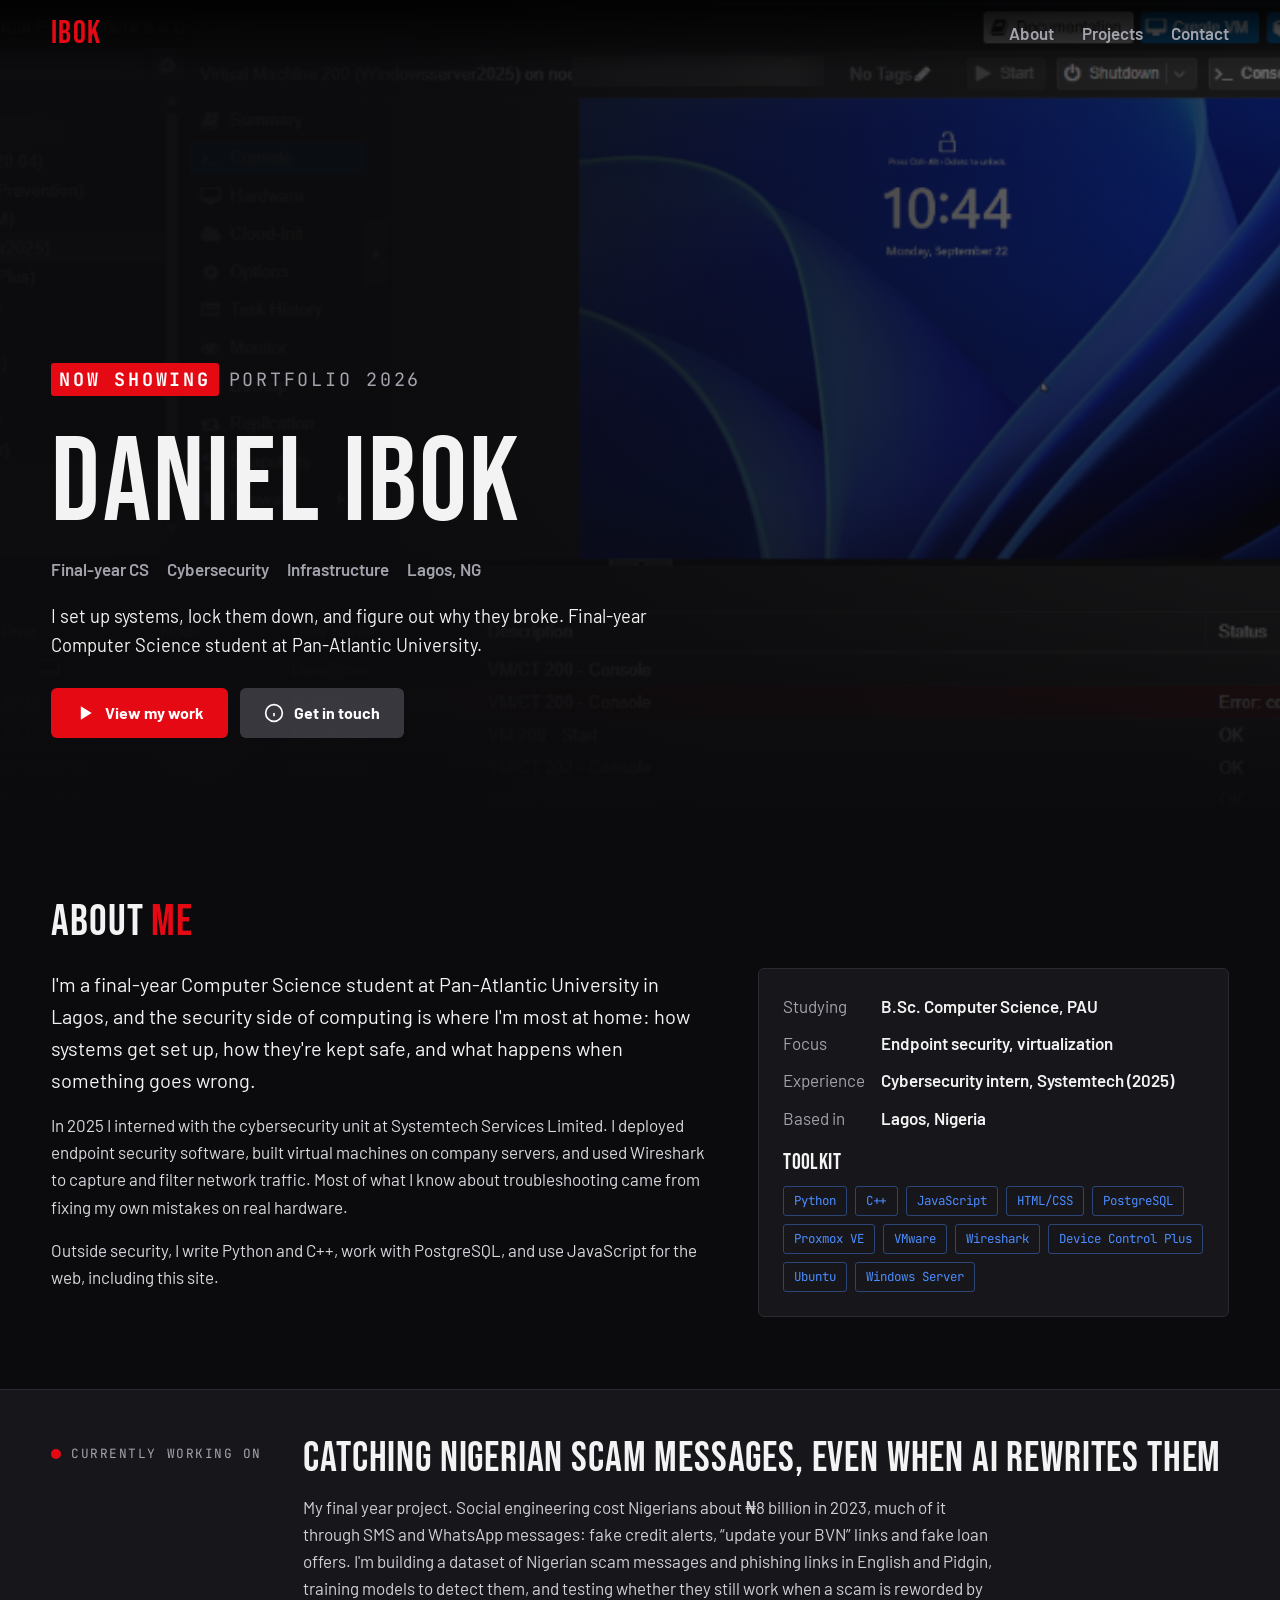
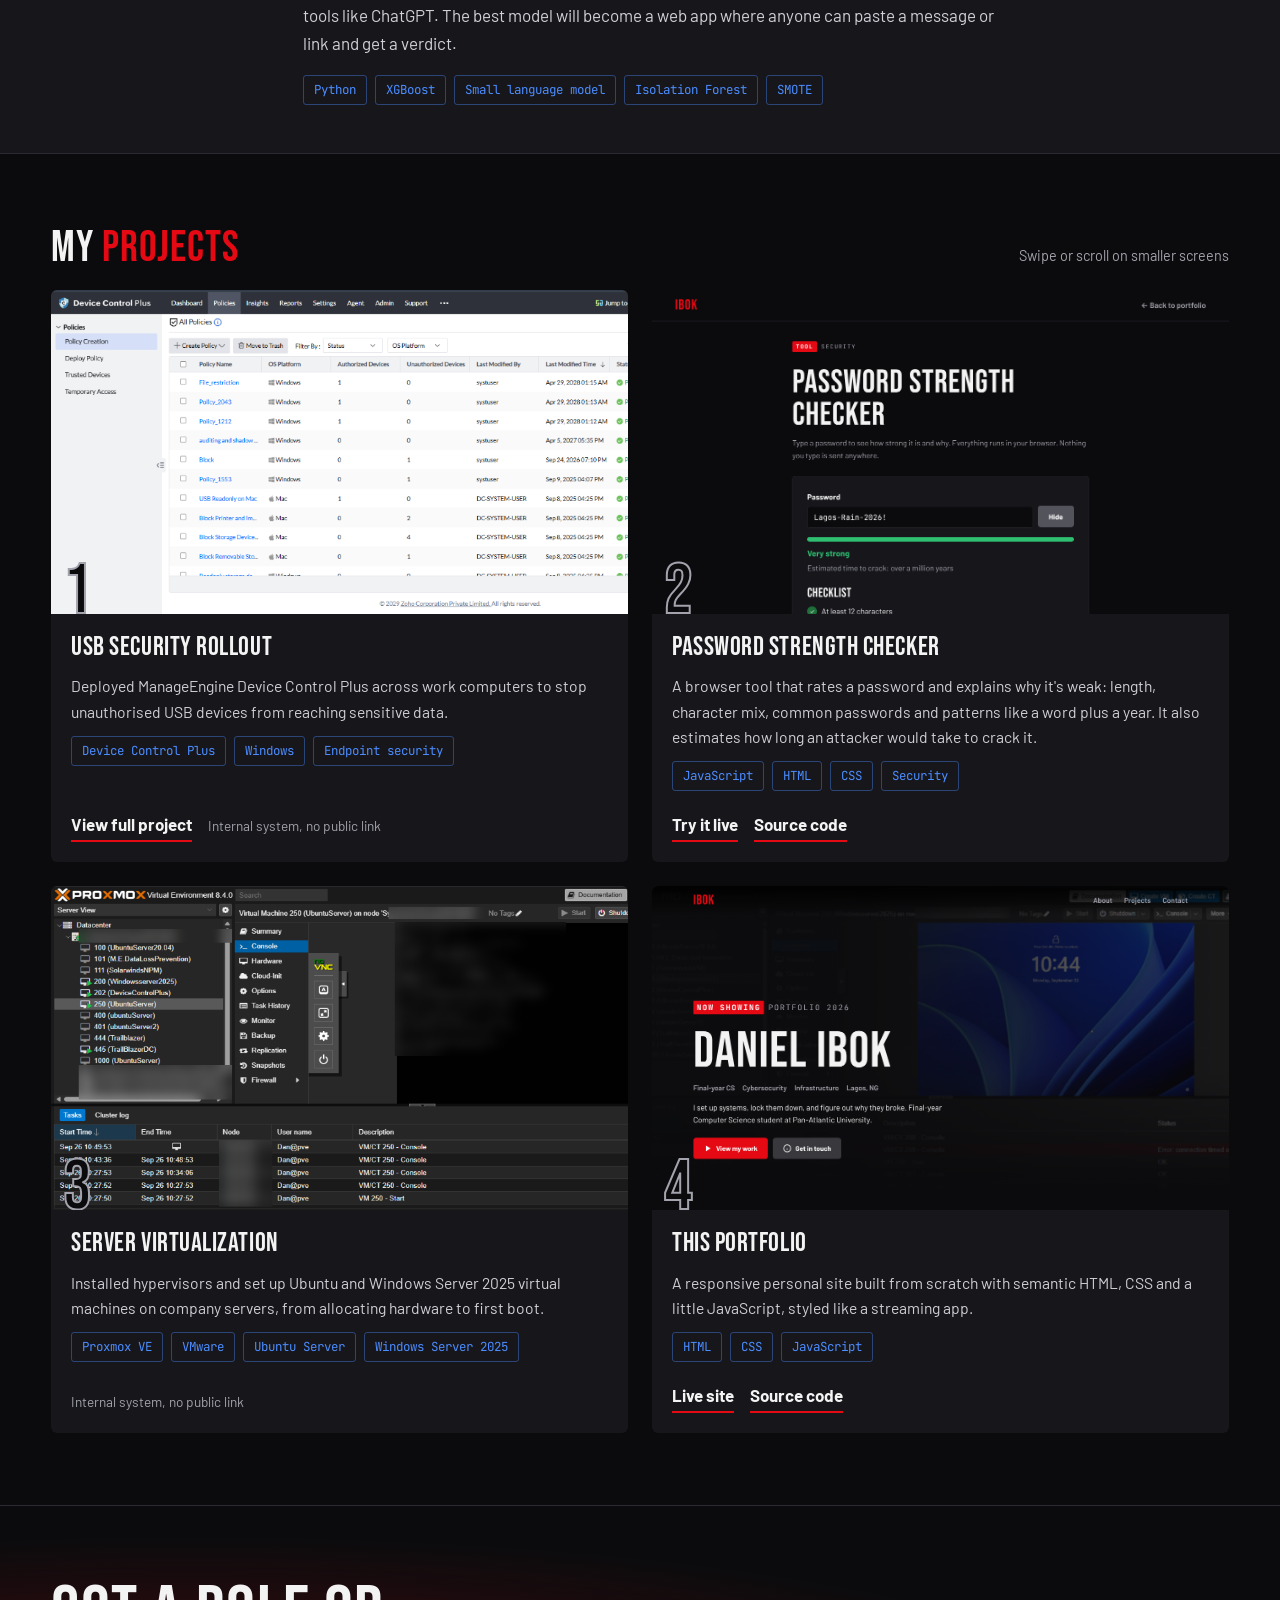
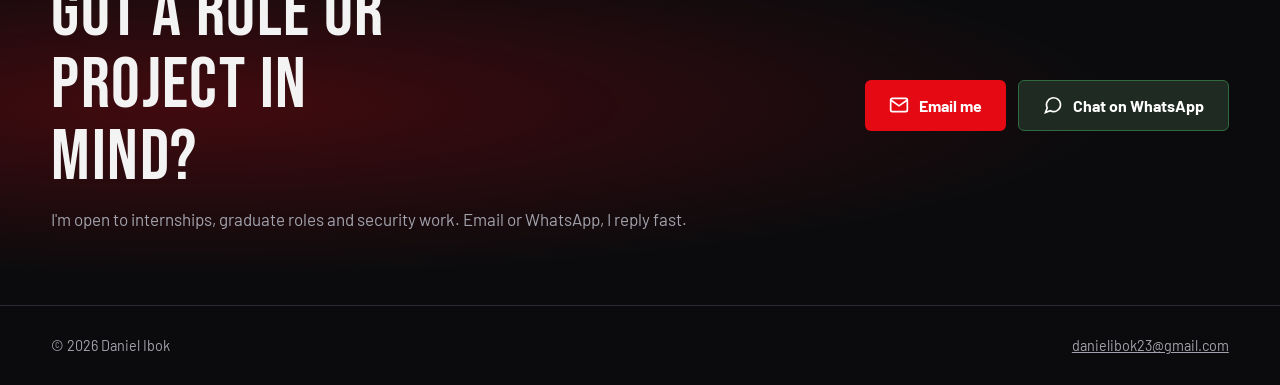
==== index.html @ 414d63ab "Portfolio website: home page, project details page, password checker" ====
<!DOCTYPE html>
<html lang="en">
<head>
  <meta charset="UTF-8">
  <meta name="viewport" content="width=device-width, initial-scale=1.0">
  <title>Daniel Ibok | Cybersecurity &amp; Infrastructure</title>
  <meta name="description" content="Portfolio of Daniel Ibok, final-year Computer Science student at Pan-Atlantic University focused on cybersecurity and IT infrastructure.">
  <link rel="preconnect" href="https://fonts.googleapis.com">
  <link rel="preconnect" href="https://fonts.gstatic.com" crossorigin>
  <link href="https://fonts.googleapis.com/css2?family=Barlow:wght@400;600;700&family=Bebas+Neue&family=JetBrains+Mono:wght@400;700&display=swap" rel="stylesheet">
  <link rel="stylesheet" href="css/style.css">
</head>
<body>
  <a class="skip-link" href="#main">Skip to content</a>

  <header class="site-header">
    <nav class="nav container" aria-label="Main">
      <a class="logo" href="index.html">IBOK</a>
      <button class="nav-toggle" aria-label="Open menu" aria-expanded="false" aria-controls="nav-links">
        <svg viewBox="0 0 24 24" fill="none" stroke="currentColor" stroke-width="2"><path d="M3 6h18M3 12h18M3 18h18"/></svg>
      </button>
      <ul class="nav-links" id="nav-links">
        <li><a href="#about">About</a></li>
        <li><a href="#projects">Projects</a></li>
        <li><a href="#contact">Contact</a></li>
      </ul>
    </nav>
  </header>

  <main id="main">
    <!-- Hero banner -->
    <section class="hero">
      <div class="container">
        <div class="hero-content">
          <p class="hero-label"><span class="badge">Now showing</span> Portfolio 2026</p>
          <h1>Daniel Ibok</h1>
          <div class="meta">
            <span>Final-year CS</span>
            <span>Cybersecurity</span>
            <span>Infrastructure</span>
            <span>Lagos, NG</span>
          </div>
          <p>I set up systems, lock them down, and figure out why they broke. Final-year Computer Science student at Pan-Atlantic University.</p>
          <div class="hero-actions">
            <a class="btn btn-primary" href="#projects">
              <svg viewBox="0 0 24 24" fill="currentColor"><path d="M7 4v16l13-8z"/></svg>
              View my work
            </a>
            <a class="btn btn-secondary" href="#contact">
              <svg viewBox="0 0 24 24" fill="none" stroke="currentColor" stroke-width="2"><circle cx="12" cy="12" r="10"/><path d="M12 16v-4M12 8h.01"/></svg>
              Get in touch
            </a>
          </div>
        </div>
      </div>
    </section>

    <!-- About me -->
    <section class="section" id="about">
      <div class="container">
        <h2 class="section-title">About <span>me</span></h2>
        <div class="about-grid">
          <div class="about-text">
            <p>I'm a final-year Computer Science student at Pan-Atlantic University in Lagos, and the security side of computing is where I'm most at home: how systems get set up, how they're kept safe, and what happens when something goes wrong.</p>
            <p>In 2025 I interned with the cybersecurity unit at Systemtech Services Limited. I deployed endpoint security software, built virtual machines on company servers, and used Wireshark to capture and filter network traffic. Most of what I know about troubleshooting came from fixing my own mistakes on real hardware.</p>
            <p>Outside security, I write Python and C++, work with PostgreSQL, and use JavaScript for the web, including this site.</p>
          </div>
          <aside class="info-card">
            <dl>
              <dt>Studying</dt><dd>B.Sc. Computer Science, PAU</dd>
              <dt>Focus</dt><dd>Endpoint security, virtualization</dd>
              <dt>Experience</dt><dd>Cybersecurity intern, Systemtech (2025)</dd>
              <dt>Based in</dt><dd>Lagos, Nigeria</dd>
            </dl>
            <h3>Toolkit</h3>
            <ul class="tags">
              <li>Python</li>
              <li>C++</li>
              <li>JavaScript</li>
              <li>HTML/CSS</li>
              <li>PostgreSQL</li>
              <li>Proxmox VE</li>
              <li>VMware</li>
              <li>Wireshark</li>
              <li>Device Control Plus</li>
              <li>Ubuntu</li>
              <li>Windows Server</li>
            </ul>
          </aside>
        </div>
      </div>
    </section>

    <!-- Currently working on -->
    <section class="now" aria-labelledby="now-title">
      <div class="container now-inner">
        <div class="now-label">
          <span class="live-dot" aria-hidden="true"></span>
          <span>Currently working on</span>
        </div>
        <div class="now-body">
          <h2 id="now-title">Catching Nigerian scam messages, even when AI rewrites them</h2>
          <p>My final year project. Social engineering cost Nigerians about &#8358;8 billion in 2023, much of it through SMS and WhatsApp messages: fake credit alerts, &ldquo;update your BVN&rdquo; links and fake loan offers. I'm building a dataset of Nigerian scam messages and phishing links in English and Pidgin, training models to detect them, and testing whether they still work when a scam is reworded by tools like ChatGPT. The best model will become a web app where anyone can paste a message or link and get a verdict.</p>
          <ul class="tags">
            <li>Python</li>
            <li>XGBoost</li>
            <li>Small language model</li>
            <li>Isolation Forest</li>
            <li>SMOTE</li>
          </ul>
        </div>
      </div>
    </section>

    <!-- Projects -->
    <section class="section" id="projects">
      <div class="container">
        <div class="row-header">
          <h2 class="section-title">My <span>projects</span></h2>
          <span class="row-hint">Swipe or scroll on smaller screens</span>
        </div>

        <div class="project-row">
          <article class="project-card">
            <div class="thumb">
              <img src="images/dcp-policy-list.png" alt="Device Control Plus dashboard listing USB access policies" loading="lazy">
              <span class="number" aria-hidden="true">1</span>
            </div>
            <div class="project-body">
              <h3>USB Security Rollout</h3>
              <p>Deployed ManageEngine Device Control Plus across work computers to stop unauthorised USB devices from reaching sensitive data.</p>
              <ul class="tags">
                <li>Device Control Plus</li>
                <li>Windows</li>
                <li>Endpoint security</li>
              </ul>
              <div class="project-links">
                <a href="project.html">View full project</a>
                <span class="note">Internal system, no public link</span>
              </div>
            </div>
          </article>

          <article class="project-card">
            <div class="thumb">
              <img src="images/password-checker.png" alt="Password strength checker rating a password as very strong" loading="lazy">
              <span class="number" aria-hidden="true">2</span>
            </div>
            <div class="project-body">
              <h3>Password Strength Checker</h3>
              <p>A browser tool that rates a password and explains why it's weak: length, character mix, common passwords and patterns like a word plus a year. It also estimates how long an attacker would take to crack it.</p>
              <ul class="tags">
                <li>JavaScript</li>
                <li>HTML</li>
                <li>CSS</li>
                <li>Security</li>
              </ul>
              <div class="project-links">
                <a href="password-checker/index.html">Try it live</a>
                <a href="https://github.com/danielibok/portfolio/tree/main/password-checker" target="_blank" rel="noopener">Source code</a>
              </div>
            </div>
          </article>

          <article class="project-card">
            <div class="thumb">
              <img src="images/proxmox-ubuntu-vm.png" alt="Proxmox VE showing an Ubuntu Server virtual machine console" loading="lazy">
              <span class="number" aria-hidden="true">3</span>
            </div>
            <div class="project-body">
              <h3>Server Virtualization</h3>
              <p>Installed hypervisors and set up Ubuntu and Windows Server 2025 virtual machines on company servers, from allocating hardware to first boot.</p>
              <ul class="tags">
                <li>Proxmox VE</li>
                <li>VMware</li>
                <li>Ubuntu Server</li>
                <li>Windows Server 2025</li>
              </ul>
              <div class="project-links">
                <span class="note">Internal system, no public link</span>
              </div>
            </div>
          </article>

          <article class="project-card">
            <div class="thumb">
              <img src="images/portfolio-preview.png" alt="Home page of this portfolio website" loading="lazy">
              <span class="number" aria-hidden="true">4</span>
            </div>
            <div class="project-body">
              <h3>This Portfolio</h3>
              <p>A responsive personal site built from scratch with semantic HTML, CSS and a little JavaScript, styled like a streaming app.</p>
              <ul class="tags">
                <li>HTML</li>
                <li>CSS</li>
                <li>JavaScript</li>
              </ul>
              <div class="project-links">
                <a href="index.html">Live site</a>
                <a href="https://github.com/danielibok/portfolio" target="_blank" rel="noopener">Source code</a>
              </div>
            </div>
          </article>
        </div>
      </div>
    </section>

    <!-- Call to action -->
    <section class="section cta" id="contact">
      <div class="container cta-inner">
        <div>
          <h2>Got a role or project in mind?</h2>
          <p>I'm open to internships, graduate roles and security work. Email or WhatsApp, I reply fast.</p>
        </div>
        <div class="cta-actions">
          <a class="btn btn-primary" href="mailto:danielibok23@gmail.com?subject=Hello%20Daniel">
            <svg viewBox="0 0 24 24" fill="none" stroke="currentColor" stroke-width="2"><rect x="2" y="4" width="20" height="16" rx="2"/><path d="m22 6-10 7L2 6"/></svg>
            Email me
          </a>
          <a class="btn btn-whatsapp" href="https://wa.me/2348130529131" target="_blank" rel="noopener">
            <svg viewBox="0 0 24 24" fill="none" stroke="currentColor" stroke-width="2"><path d="M21 11.5a8.4 8.4 0 0 1-12.4 7.4L3 21l2.1-5.5A8.4 8.4 0 1 1 21 11.5z"/></svg>
            Chat on WhatsApp
          </a>
        </div>
      </div>
    </section>
  </main>

  <footer class="site-footer">
    <div class="container footer-inner">
      <span>&copy; 2026 Daniel Ibok</span>
      <span><a href="mailto:danielibok23@gmail.com">danielibok23@gmail.com</a></span>
    </div>
  </footer>

  <script src="js/main.js"></script>
</body>
</html>
---- css/style.css ----
/* ==========================================================
   Daniel Ibok - Portfolio
   Shared styles for index.html and project.html
   ========================================================== */

/* ---------- Design tokens ---------- */
:root {
  --bg: #0b0b0d;
  --surface: #16161b;
  --surface-2: #202027;
  --text: #f3f3f3;
  --muted: #a3a3ad;
  --red: #e50914;
  --red-dark: #b20710;
  --blue: #4c8dff;
  --border: #2a2a32;

  --font-display: "Bebas Neue", Impact, sans-serif;
  --font-body: "Barlow", system-ui, sans-serif;
  --font-mono: "JetBrains Mono", Consolas, monospace;

  --radius: 6px;
  --gutter: clamp(16px, 4vw, 56px);
  --max: 1280px;
}

/* ---------- Base ---------- */
*,
*::before,
*::after {
  box-sizing: border-box;
}

html {
  scroll-behavior: smooth;
}

body {
  margin: 0;
  background: var(--bg);
  color: var(--text);
  font-family: var(--font-body);
  font-size: 1.0625rem;
  line-height: 1.6;
  overflow-x: hidden;
}

img {
  max-width: 100%;
  display: block;
}

a {
  color: inherit;
}

h1,
h2,
h3 {
  font-family: var(--font-display);
  font-weight: 400;
  letter-spacing: 0.02em;
  line-height: 1;
  margin: 0;
}

.container {
  width: 100%;
  max-width: var(--max);
  margin: 0 auto;
  padding: 0 var(--gutter);
}

.section {
  padding: 72px 0;
}

.section-title {
  font-size: clamp(2rem, 4vw, 2.75rem);
  margin-bottom: 24px;
}

.section-title span {
  color: var(--red);
}

.skip-link {
  position: absolute;
  left: -999px;
  top: 8px;
  background: var(--red);
  padding: 8px 12px;
  z-index: 100;
}

.skip-link:focus {
  left: 8px;
}

:focus-visible {
  outline: 2px solid var(--blue);
  outline-offset: 3px;
}

/* ---------- Buttons ---------- */
.btn {
  display: inline-flex;
  align-items: center;
  gap: 10px;
  padding: 12px 24px;
  border-radius: var(--radius);
  font-family: var(--font-body);
  font-weight: 700;
  font-size: 1rem;
  text-decoration: none;
  border: 0;
  cursor: pointer;
  transition: background 0.2s, transform 0.2s;
}

.btn:hover {
  transform: translateY(-2px);
}

.btn-primary {
  background: var(--red);
  color: #fff;
}

.btn-primary:hover {
  background: var(--red-dark);
}

.btn-secondary {
  background: rgba(110, 110, 120, 0.45);
  color: #fff;
}

.btn-secondary:hover {
  background: rgba(110, 110, 120, 0.7);
}

.btn svg {
  width: 20px;
  height: 20px;
  flex-shrink: 0;
}

/* ---------- Header / nav ---------- */
.site-header {
  position: fixed;
  inset: 0 0 auto 0;
  z-index: 50;
  background: linear-gradient(to bottom, rgba(0, 0, 0, 0.85), transparent);
  transition: background 0.3s;
}

.site-header.scrolled {
  background: var(--bg);
  border-bottom: 1px solid var(--border);
}

.nav {
  display: flex;
  align-items: center;
  justify-content: space-between;
  height: 68px;
}

.logo {
  font-family: var(--font-display);
  font-size: 2rem;
  color: var(--red);
  text-decoration: none;
  letter-spacing: 0.04em;
}

.nav-links {
  display: flex;
  gap: 28px;
  list-style: none;
  margin: 0;
  padding: 0;
}

.nav-links a {
  text-decoration: none;
  color: var(--muted);
  font-weight: 600;
  transition: color 0.2s;
}

.nav-links a:hover,
.nav-links a.active {
  color: var(--text);
}

.nav-toggle {
  display: none;
  background: none;
  border: 0;
  color: var(--text);
  cursor: pointer;
  padding: 8px;
}

.nav-toggle svg {
  width: 28px;
  height: 28px;
}

/* ---------- Hero (home) ---------- */
.hero {
  position: relative;
  min-height: 92vh;
  display: flex;
  align-items: flex-end;
  padding: 120px 0 90px;
  background: url("../images/proxmox-windows-server-vm.png") center / cover no-repeat;
}

.hero::before {
  content: "";
  position: absolute;
  inset: 0;
  background:
    linear-gradient(to right, rgba(11, 11, 13, 0.97) 30%, rgba(11, 11, 13, 0.55) 100%),
    linear-gradient(to top, var(--bg) 2%, transparent 40%);
}

.hero-content {
  position: relative;
  max-width: 640px;
}

.hero-label {
  display: inline-flex;
  align-items: center;
  gap: 10px;
  font-family: var(--font-mono);
  font-size: 0.8rem;
  letter-spacing: 0.15em;
  text-transform: uppercase;
  color: var(--muted);
  margin-bottom: 16px;
}

.hero-label .badge {
  background: var(--red);
  color: #fff;
  padding: 2px 8px;
  border-radius: 3px;
  font-weight: 700;
}

.hero h1 {
  font-size: clamp(3.5rem, 11vw, 7.5rem);
  margin-bottom: 12px;
}

.meta {
  display: flex;
  flex-wrap: wrap;
  gap: 8px 18px;
  color: var(--muted);
  font-weight: 600;
  margin-bottom: 18px;
}

.meta .match {
  color: #46d369;
}

.hero p {
  font-size: 1.15rem;
  margin: 0 0 28px;
}

.hero-actions {
  display: flex;
  flex-wrap: wrap;
  gap: 12px;
}

/* ---------- About ---------- */
.about-grid {
  display: grid;
  grid-template-columns: 1.4fr 1fr;
  gap: 48px;
  align-items: start;
}

.about-text p {
  margin: 0 0 16px;
  color: #d8d8de;
}

.about-text p:first-child {
  font-size: 1.25rem;
  color: var(--text);
}

.info-card {
  background: var(--surface);
  border: 1px solid var(--border);
  border-radius: var(--radius);
  padding: 24px;
}

.info-card dl {
  margin: 0 0 20px;
  display: grid;
  grid-template-columns: auto 1fr;
  gap: 10px 16px;
}

.info-card dt {
  color: var(--muted);
}

.info-card dd {
  margin: 0;
  font-weight: 600;
}

.info-card h3 {
  font-size: 1.4rem;
  margin-bottom: 12px;
}

.tags {
  display: flex;
  flex-wrap: wrap;
  gap: 8px;
  list-style: none;
  margin: 0;
  padding: 0;
}

.tags li {
  font-family: var(--font-mono);
  font-size: 0.78rem;
  padding: 4px 10px;
  border: 1px solid rgba(76, 141, 255, 0.4);
  color: var(--blue);
  border-radius: 3px;
}

/* ---------- Project row ---------- */
.row-header {
  display: flex;
  align-items: baseline;
  justify-content: space-between;
  gap: 16px;
  margin-bottom: 20px;
}

.row-header .section-title {
  margin: 0;
}

.row-hint {
  color: var(--muted);
  font-size: 0.9rem;
}

.project-row {
  display: grid;
  grid-template-columns: repeat(2, 1fr);
  gap: 24px;
}

.project-card {
  position: relative;
  background: var(--surface);
  border-radius: var(--radius);
  overflow: hidden;
  display: flex;
  flex-direction: column;
  transition: transform 0.3s, box-shadow 0.3s;
}

.project-card:hover {
  transform: scale(1.03);
  box-shadow: 0 16px 40px rgba(0, 0, 0, 0.6);
  z-index: 2;
}

.project-card .thumb {
  position: relative;
  aspect-ratio: 16 / 9;
  overflow: hidden;
}

.project-card .thumb img {
  width: 100%;
  height: 100%;
  object-fit: cover;
  object-position: top left;
}

.project-card .number {
  position: absolute;
  left: 12px;
  bottom: -14px;
  font-family: var(--font-display);
  font-size: 4.5rem;
  color: var(--bg);
  -webkit-text-stroke: 2px var(--muted);
  line-height: 1;
}

.project-body {
  padding: 20px;
  display: flex;
  flex-direction: column;
  gap: 12px;
  flex: 1;
}

.project-body h3 {
  font-size: 1.7rem;
}

.project-body p {
  margin: 0;
  color: #cfcfd6;
  font-size: 0.98rem;
}

.project-links {
  margin-top: auto;
  padding-top: 8px;
  display: flex;
  flex-wrap: wrap;
  gap: 10px 16px;
  align-items: center;
}

.project-links a {
  font-weight: 700;
  text-decoration: none;
  color: var(--text);
  border-bottom: 2px solid var(--red);
  padding-bottom: 2px;
}

.project-links .note {
  color: var(--muted);
  font-size: 0.85rem;
}

/* ---------- Contact / CTA ---------- */
.cta {
  border-top: 1px solid var(--border);
  background:
    radial-gradient(ellipse at 15% 50%, rgba(229, 9, 20, 0.25), transparent 60%),
    var(--bg);
}

.cta-inner {
  display: flex;
  flex-wrap: wrap;
  align-items: center;
  justify-content: space-between;
  gap: 32px;
}

.cta h2 {
  font-size: clamp(2.5rem, 6vw, 4.5rem);
  max-width: 14ch;
}

.cta p {
  color: var(--muted);
  margin: 12px 0 0;
}

.cta-actions {
  display: flex;
  flex-wrap: wrap;
  gap: 12px;
}

.btn-whatsapp {
  background: #1f2a22;
  color: #fff;
  border: 1px solid #2f6b3f;
}

.btn-whatsapp:hover {
  background: #26372b;
}

/* ---------- Footer ---------- */
.site-footer {
  border-top: 1px solid var(--border);
  padding: 28px 0;
  color: var(--muted);
  font-size: 0.9rem;
}

.footer-inner {
  display: flex;
  flex-wrap: wrap;
  justify-content: space-between;
  gap: 12px;
}

.site-footer a {
  color: var(--muted);
}

/* ---------- Project details page ---------- */
.detail-hero {
  position: relative;
  min-height: 70vh;
  display: flex;
  align-items: flex-end;
  padding: 120px 0 60px;
  background: url("../images/dcp-policy-list.png") top center / cover no-repeat;
}

.detail-hero::before {
  content: "";
  position: absolute;
  inset: 0;
  background:
    linear-gradient(to right, rgba(11, 11, 13, 0.97) 35%, rgba(11, 11, 13, 0.7) 100%),
    linear-gradient(to top, var(--bg) 5%, transparent 50%);
}

.detail-hero .hero-content {
  max-width: 760px;
}

.detail-hero h1 {
  font-size: clamp(2.8rem, 8vw, 5.5rem);
  margin-bottom: 14px;
}

.detail-hero p {
  font-size: 1.1rem;
  margin: 0 0 24px;
}

.back-link {
  display: inline-flex;
  align-items: center;
  gap: 6px;
  color: var(--muted);
  text-decoration: none;
  font-weight: 600;
  margin-bottom: 24px;
}

.back-link:hover {
  color: var(--text);
}

.detail-layout {
  display: grid;
  grid-template-columns: 2fr 1fr;
  gap: 56px;
}

.detail-block {
  margin-bottom: 48px;
}

.detail-block h2 {
  font-size: 2.2rem;
  margin-bottom: 16px;
}

.detail-block p {
  margin: 0 0 14px;
  color: #d8d8de;
}

/* Features styled like an episode list */
.episodes {
  list-style: none;
  margin: 0;
  padding: 0;
  counter-reset: ep;
}

.episodes li {
  counter-increment: ep;
  display: grid;
  grid-template-columns: 56px 1fr;
  gap: 16px;
  padding: 20px 0;
  border-bottom: 1px solid var(--border);
}

.episodes li::before {
  content: counter(ep);
  font-family: var(--font-display);
  font-size: 2.6rem;
  color: var(--muted);
  line-height: 1;
}

.episodes h3 {
  font-family: var(--font-body);
  font-weight: 700;
  font-size: 1.1rem;
  letter-spacing: 0;
  margin-bottom: 4px;
}

.episodes p {
  margin: 0;
  color: var(--muted);
}

.gallery {
  display: grid;
  gap: 20px;
}

.gallery figure {
  margin: 0;
  background: var(--surface);
  border-radius: var(--radius);
  overflow: hidden;
}

.gallery button {
  display: block;
  width: 100%;
  padding: 0;
  border: 0;
  background: none;
  cursor: zoom-in;
}

.gallery figcaption {
  padding: 12px 16px;
  color: var(--muted);
  font-size: 0.9rem;
}

.sidebar {
  position: sticky;
  top: 96px;
  align-self: start;
}

.sidebar .info-card + .info-card {
  margin-top: 20px;
}

/* Lightbox for screenshots */
.lightbox {
  position: fixed;
  inset: 0;
  z-index: 100;
  background: rgba(0, 0, 0, 0.92);
  display: none;
  align-items: center;
  justify-content: center;
  padding: 24px;
}

.lightbox.open {
  display: flex;
}

.lightbox img {
  max-height: 90vh;
  border-radius: var(--radius);
}

.lightbox-close {
  position: absolute;
  top: 16px;
  right: 20px;
  background: none;
  border: 0;
  color: #fff;
  font-size: 2.5rem;
  cursor: pointer;
  line-height: 1;
}

/* ---------- Currently working on ---------- */
.now {
  background: var(--surface);
  border-top: 1px solid var(--border);
  border-bottom: 1px solid var(--border);
  padding: 48px 0;
}

.now-inner {
  display: grid;
  grid-template-columns: 220px 1fr;
  gap: 32px;
}

.now-label {
  display: flex;
  align-items: center;
  gap: 10px;
  font-family: var(--font-mono);
  font-size: 0.8rem;
  letter-spacing: 0.12em;
  text-transform: uppercase;
  color: var(--muted);
  align-self: start;
  padding-top: 6px;
}

.live-dot {
  width: 10px;
  height: 10px;
  border-radius: 50%;
  background: var(--red);
  flex-shrink: 0;
  animation: pulse 1.6s infinite;
}

@keyframes pulse {
  0% { box-shadow: 0 0 0 0 rgba(229, 9, 20, 0.6); }
  70% { box-shadow: 0 0 0 10px rgba(229, 9, 20, 0); }
  100% { box-shadow: 0 0 0 0 rgba(229, 9, 20, 0); }
}

.now-body h2 {
  font-size: clamp(1.8rem, 4vw, 2.6rem);
  margin-bottom: 14px;
}

.now-body p {
  color: #d0d0d7;
  margin: 0 0 18px;
  max-width: 70ch;
}

@media (prefers-reduced-motion: reduce) {
  .live-dot { animation: none; }
}

@media (max-width: 680px) {
  .now-inner {
    grid-template-columns: 1fr;
    gap: 12px;
  }
}

/* ---------- Responsive: tablet ---------- */
@media (max-width: 960px) {
  .about-grid,
  .detail-layout {
    grid-template-columns: 1fr;
    gap: 32px;
  }

  .sidebar {
    position: static;
  }

  /* Projects become a horizontal swipe row, like a streaming app */
  .project-row {
    display: flex;
    overflow-x: auto;
    scroll-snap-type: x mandatory;
    padding-bottom: 12px;
    margin-right: calc(var(--gutter) * -1);
    padding-right: var(--gutter);
  }

  .project-card {
    flex: 0 0 min(340px, 78vw);
    scroll-snap-align: start;
  }

  .project-card:hover {
    transform: none;
  }
}

/* ---------- Responsive: mobile ---------- */
@media (max-width: 680px) {
  .nav-toggle {
    display: block;
  }

  .nav-links {
    position: absolute;
    top: 68px;
    left: 0;
    right: 0;
    flex-direction: column;
    gap: 0;
    background: var(--bg);
    border-bottom: 1px solid var(--border);
    display: none;
  }

  .nav-links.open {
    display: flex;
  }

  .nav-links a {
    display: block;
    padding: 16px var(--gutter);
  }

  .hero {
    min-height: 88vh;
    background-position: 70% center;
  }

  .hero::before {
    background: linear-gradient(to top, var(--bg) 25%, rgba(11, 11, 13, 0.75) 100%);
  }

  .section {
    padding: 56px 0;
  }

  .row-header {
    flex-direction: column;
    gap: 4px;
  }

  .btn {
    flex: 1 1 auto;
    justify-content: center;
  }

  .cta-actions {
    width: 100%;
  }
}
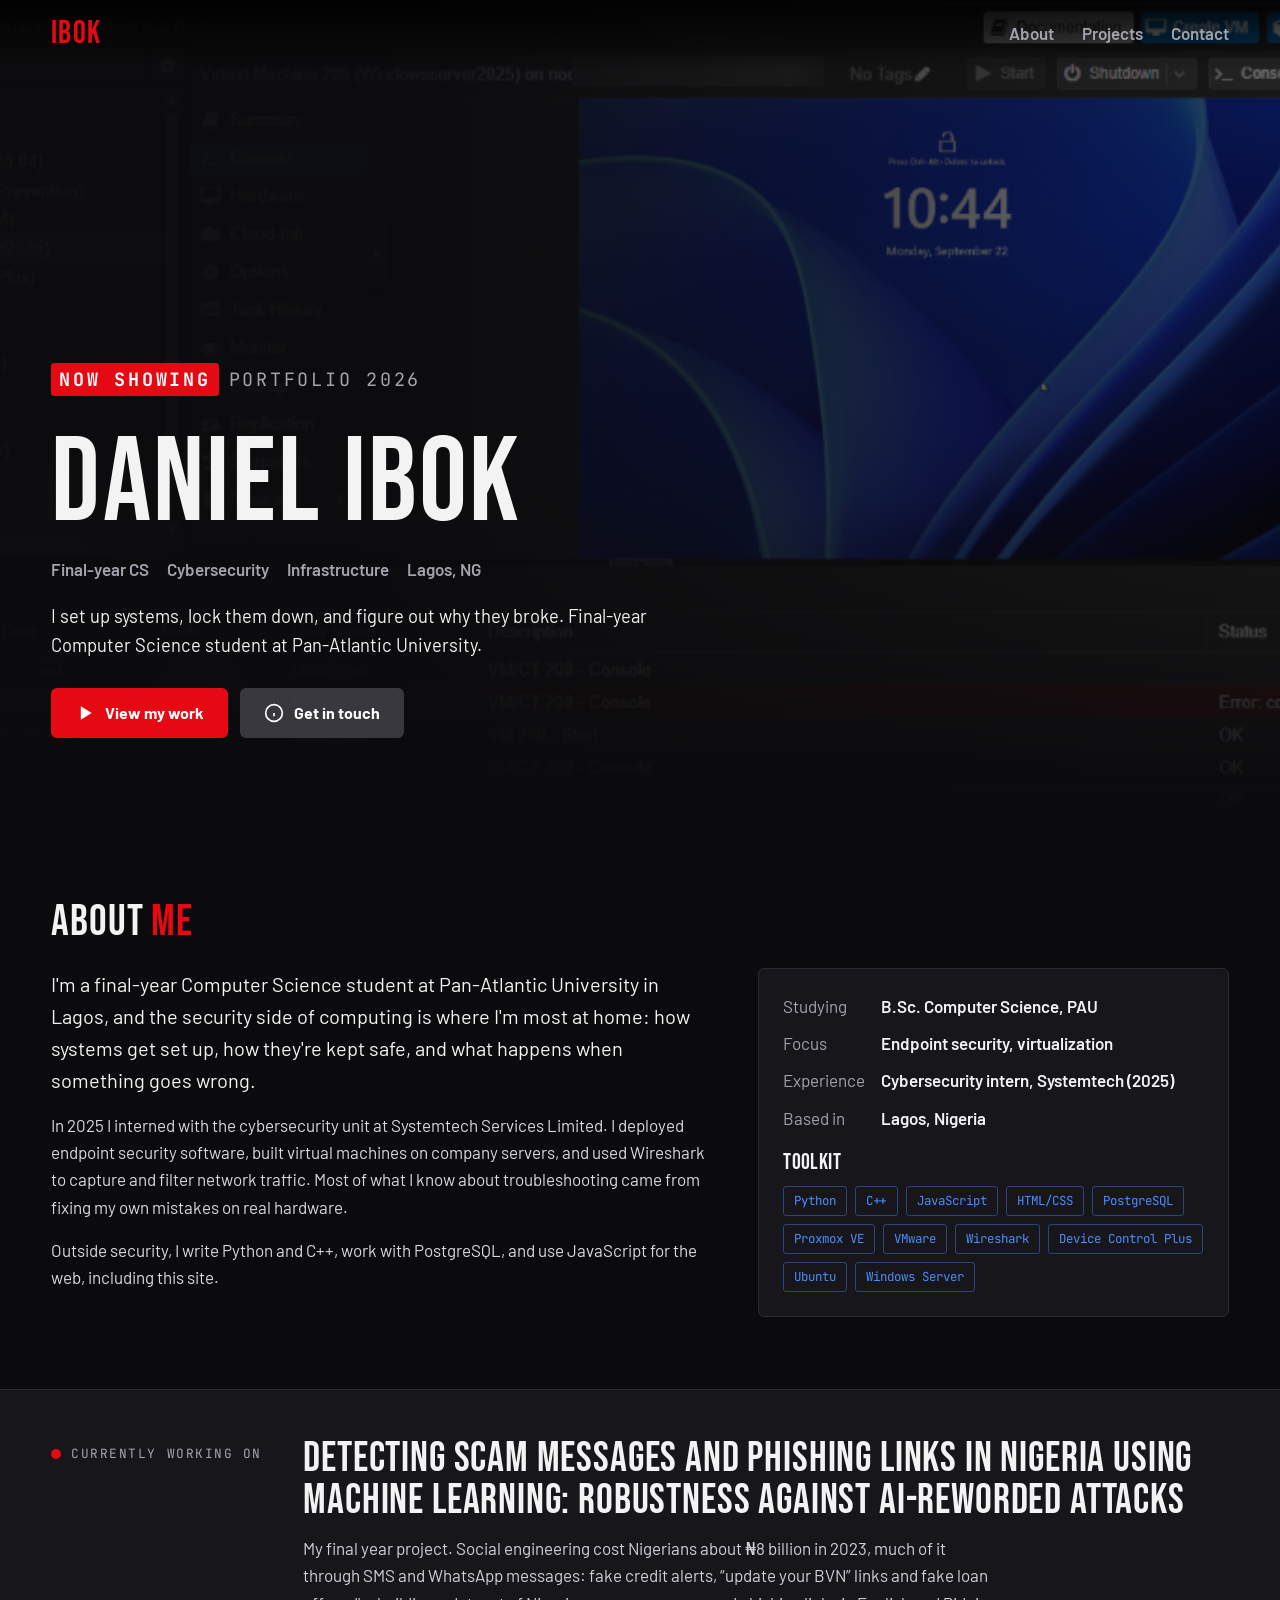
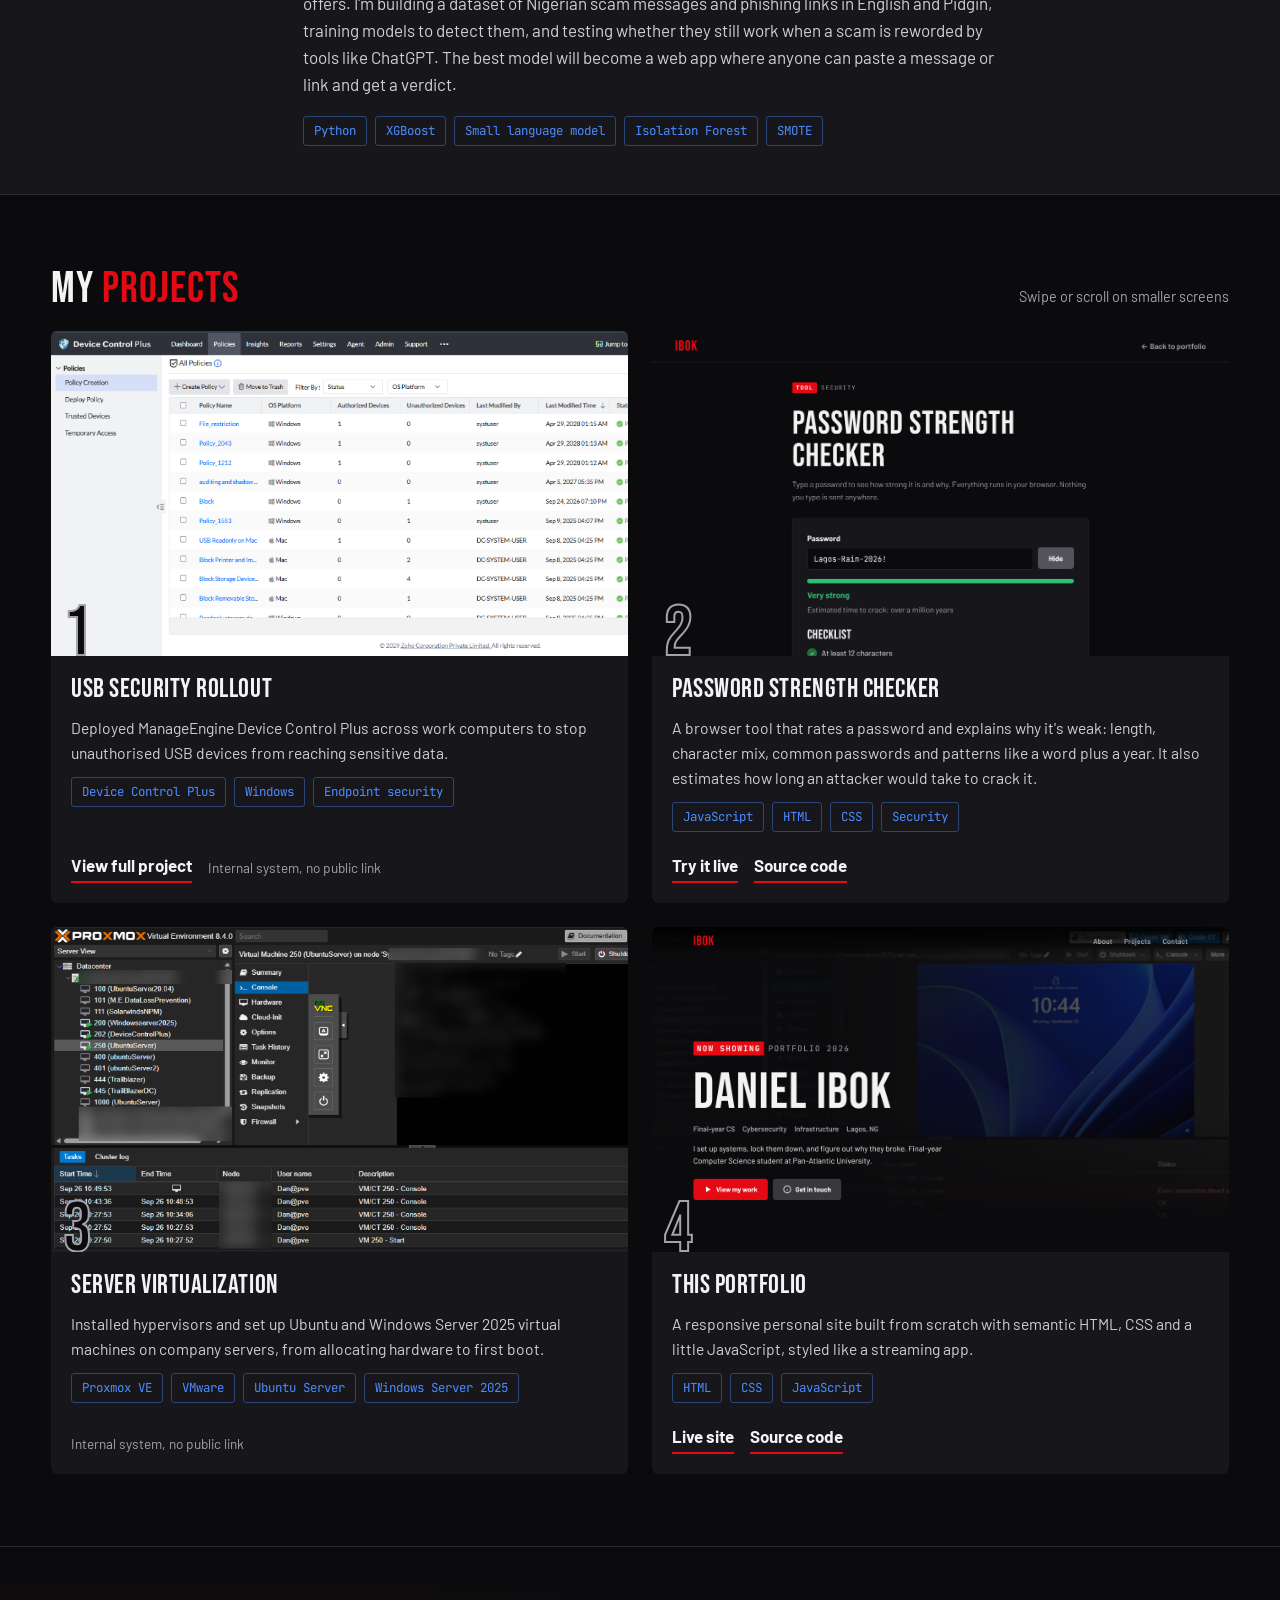
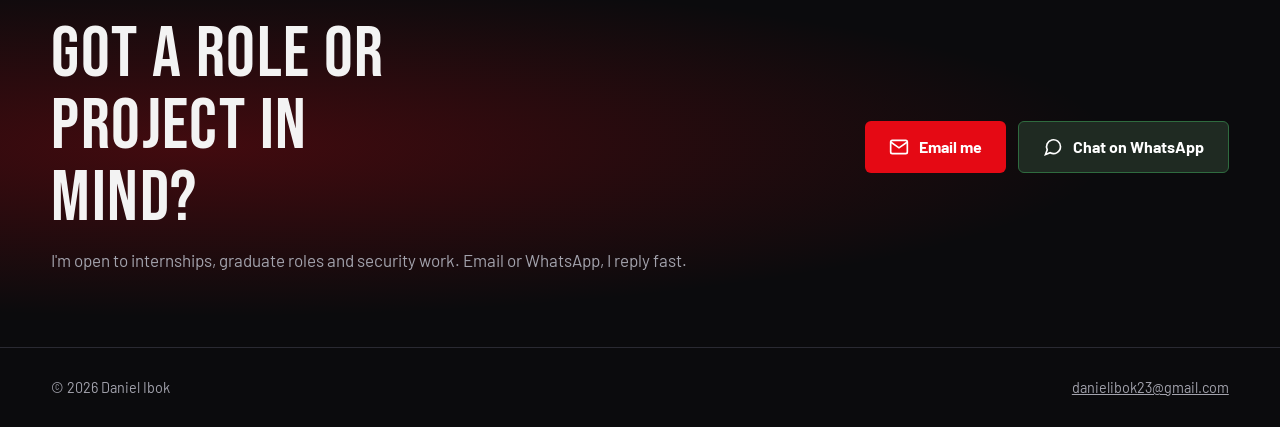
==== commit d5375646: "Use full final year project title" ====
--- a/index.html
+++ b/index.html
@@ -99,7 +99,7 @@
           <span>Currently working on</span>
         </div>
         <div class="now-body">
-          <h2 id="now-title">Catching Nigerian scam messages, even when AI rewrites them</h2>
+          <h2 id="now-title">Detecting Scam Messages and Phishing Links in Nigeria Using Machine Learning: Robustness Against AI-Reworded Attacks</h2>
           <p>My final year project. Social engineering cost Nigerians about &#8358;8 billion in 2023, much of it through SMS and WhatsApp messages: fake credit alerts, &ldquo;update your BVN&rdquo; links and fake loan offers. I'm building a dataset of Nigerian scam messages and phishing links in English and Pidgin, training models to detect them, and testing whether they still work when a scam is reworded by tools like ChatGPT. The best model will become a web app where anyone can paste a message or link and get a verdict.</p>
           <ul class="tags">
             <li>Python</li>
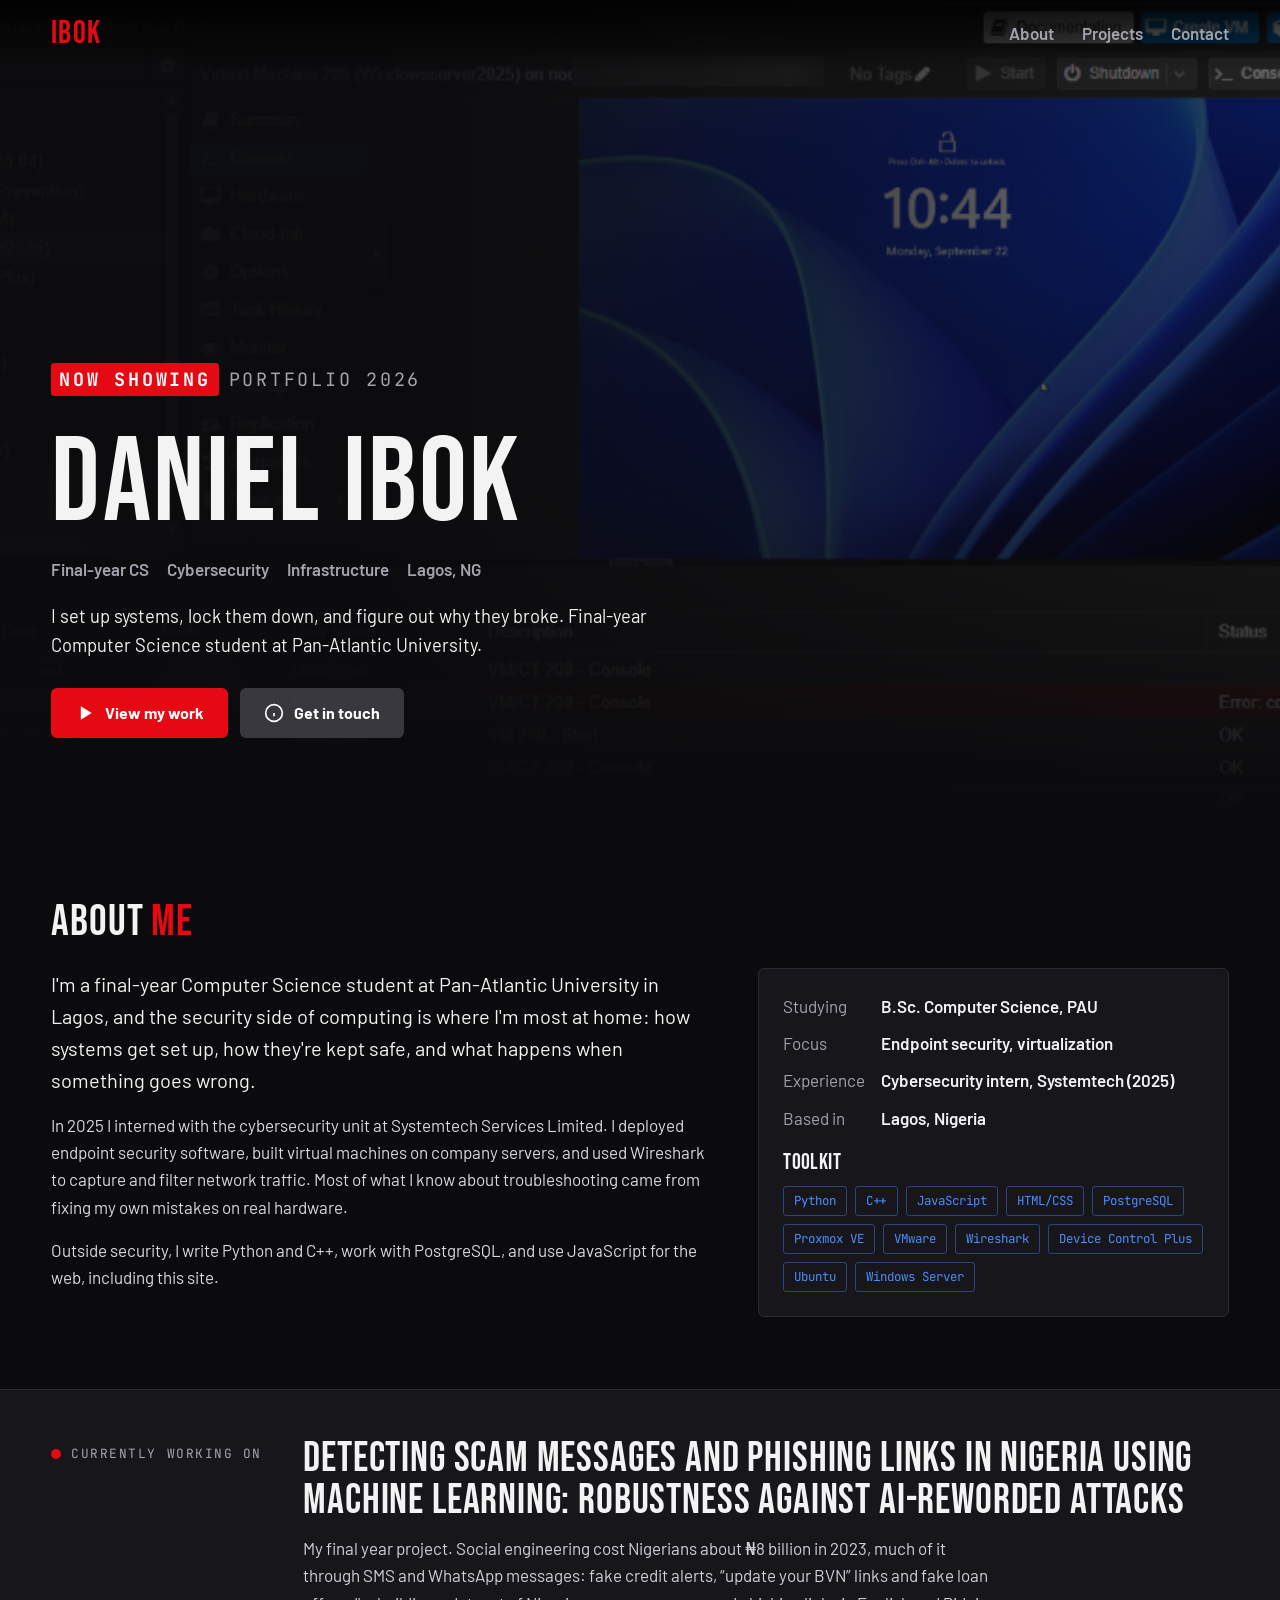
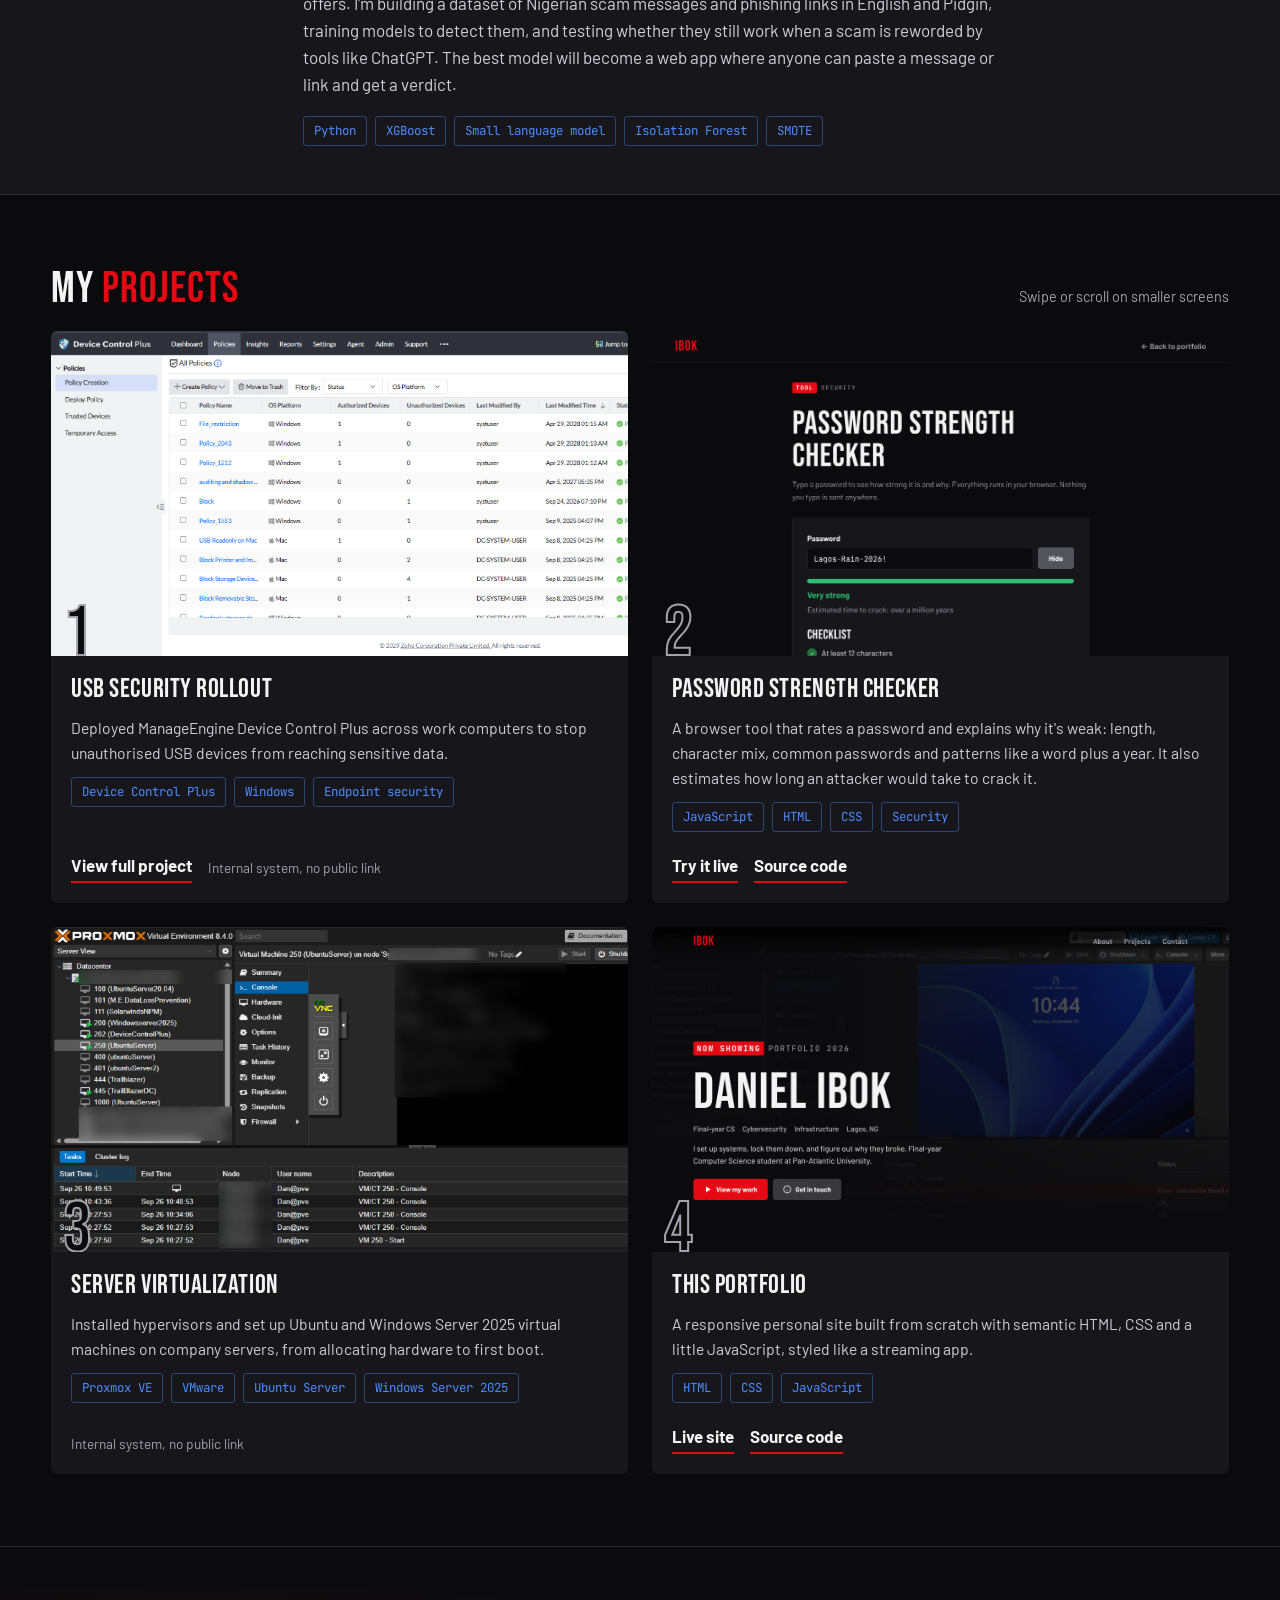
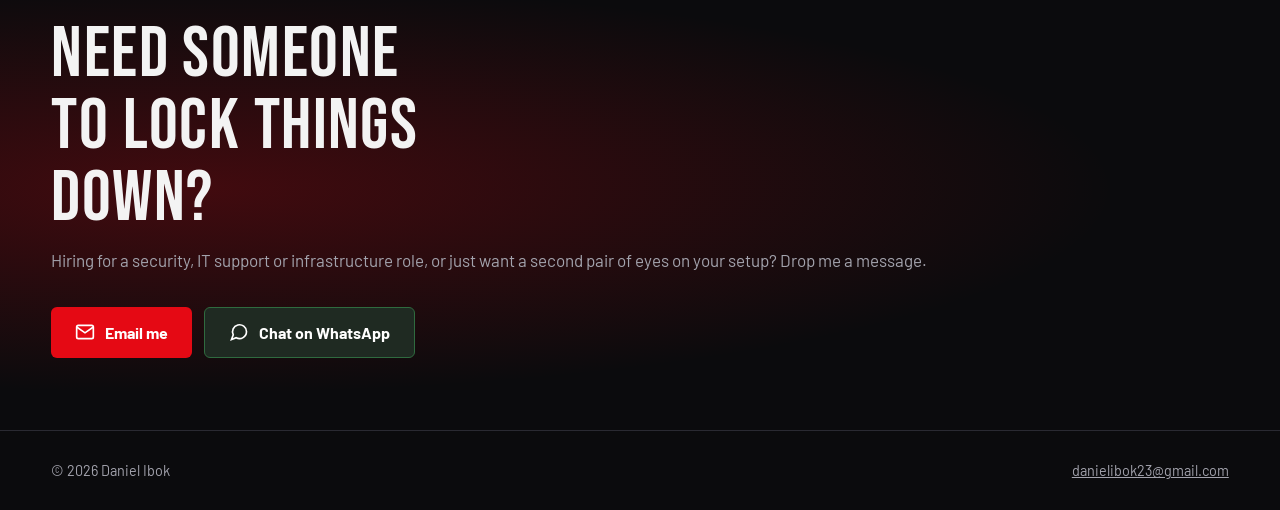
==== commit b25bbcd3: "Reword contact section" ====
--- a/index.html
+++ b/index.html
@@ -209,8 +209,8 @@
     <section class="section cta" id="contact">
       <div class="container cta-inner">
         <div>
-          <h2>Got a role or project in mind?</h2>
-          <p>I'm open to internships, graduate roles and security work. Email or WhatsApp, I reply fast.</p>
+          <h2>Need someone to lock things down?</h2>
+          <p>Hiring for a security, IT support or infrastructure role, or just want a second pair of eyes on your setup? Drop me a message.</p>
         </div>
         <div class="cta-actions">
           <a class="btn btn-primary" href="mailto:danielibok23@gmail.com?subject=Hello%20Daniel">
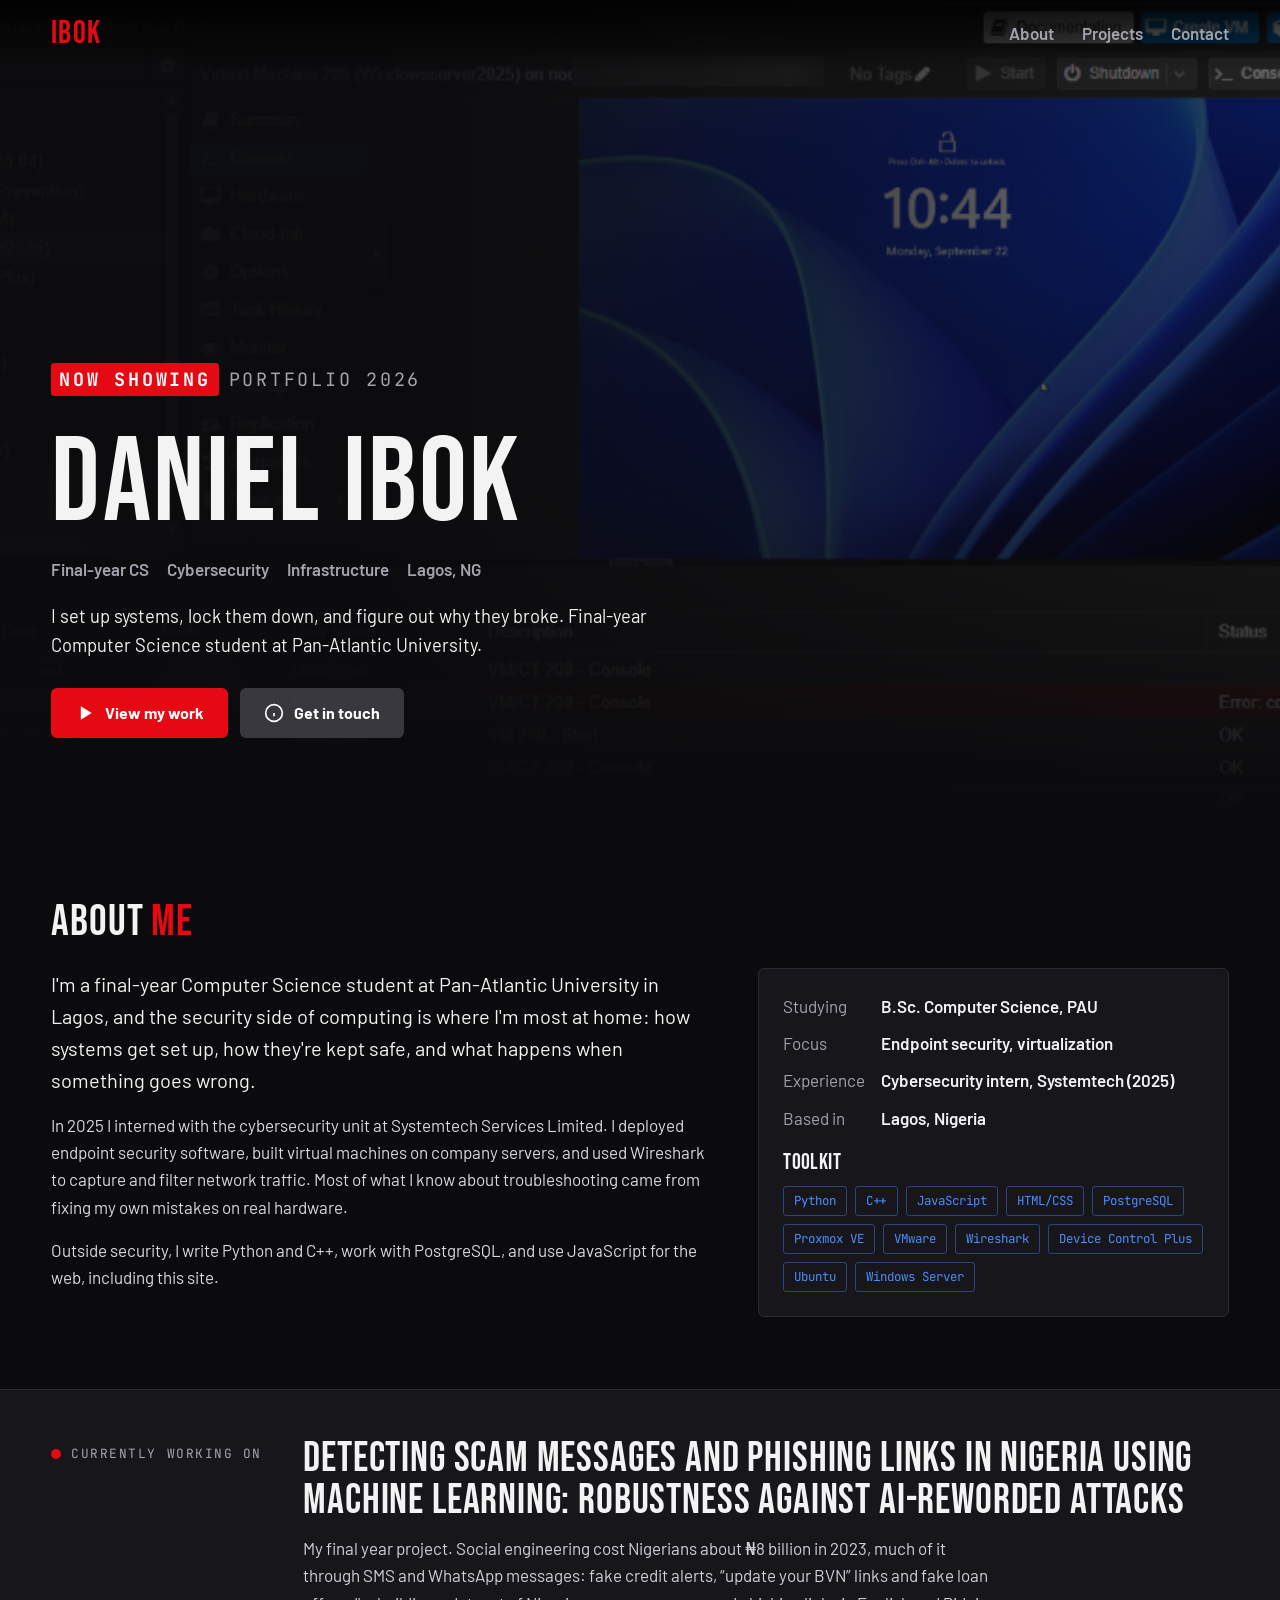
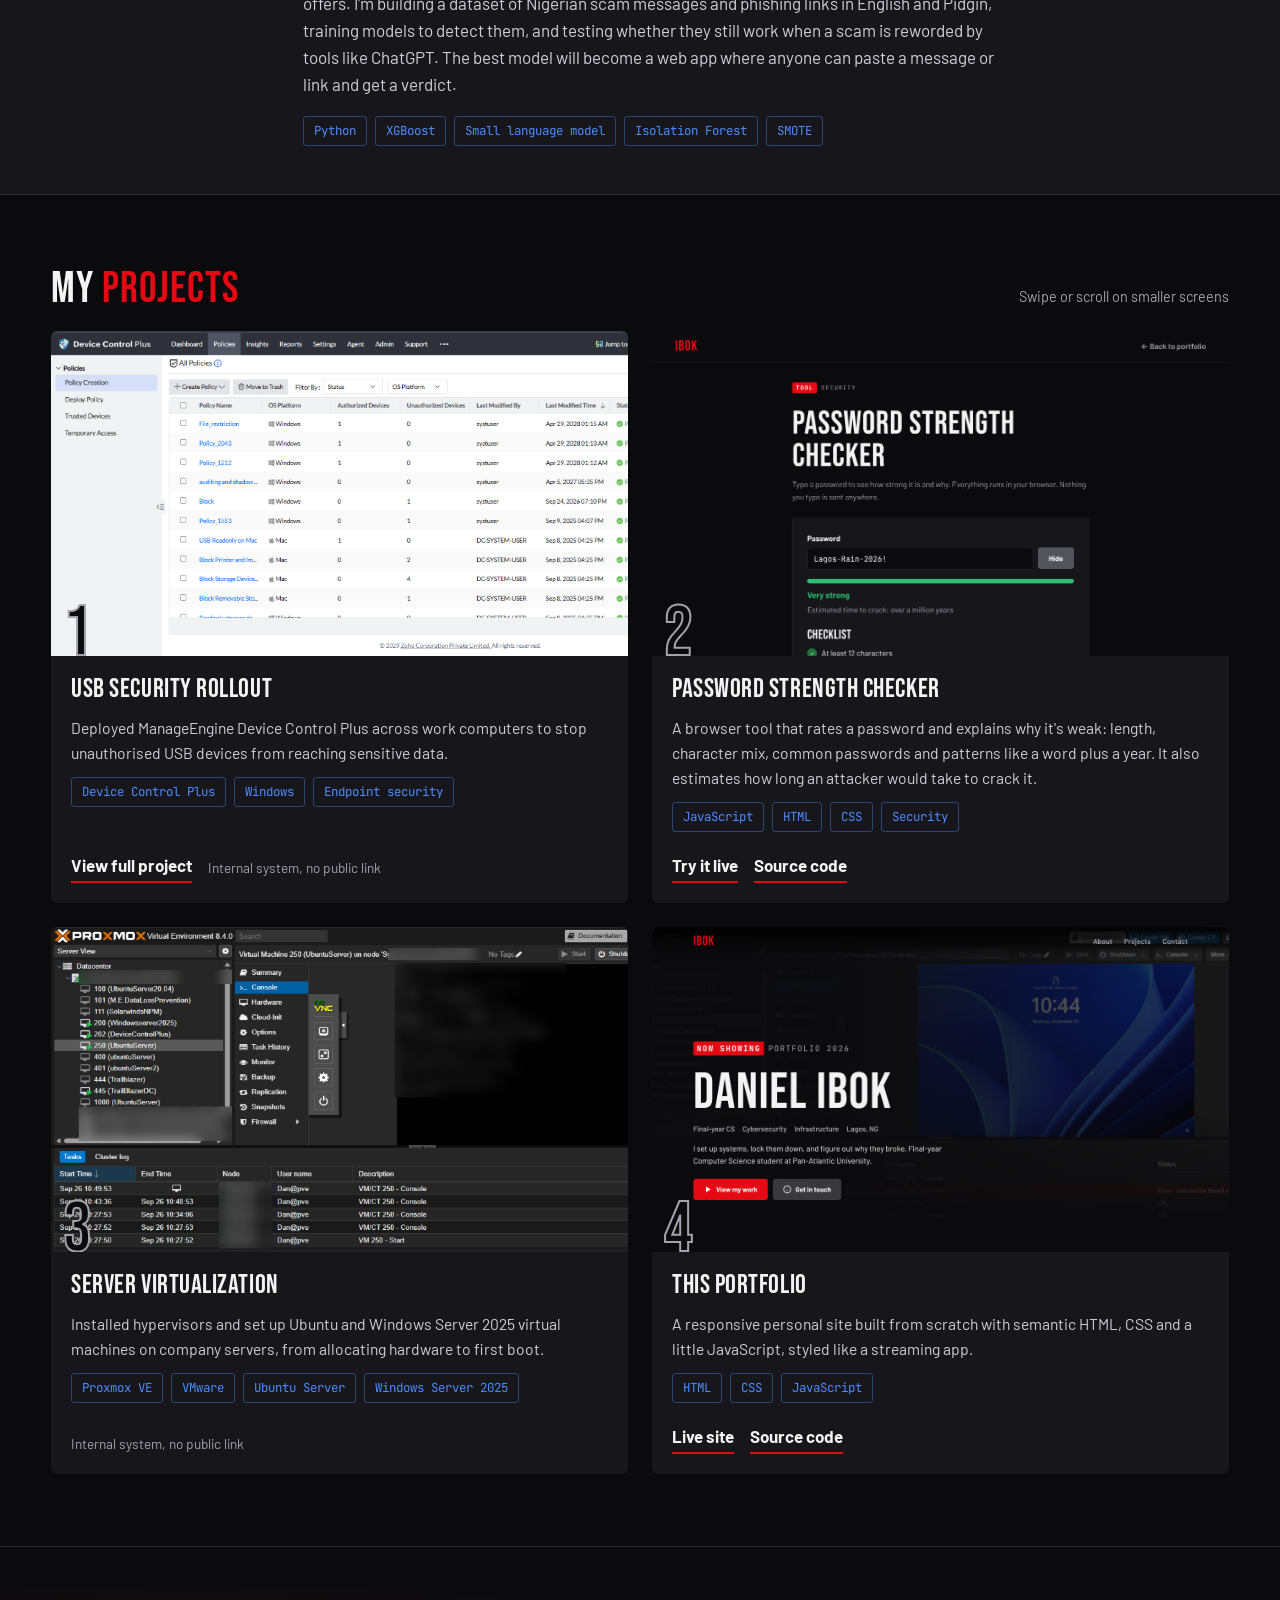
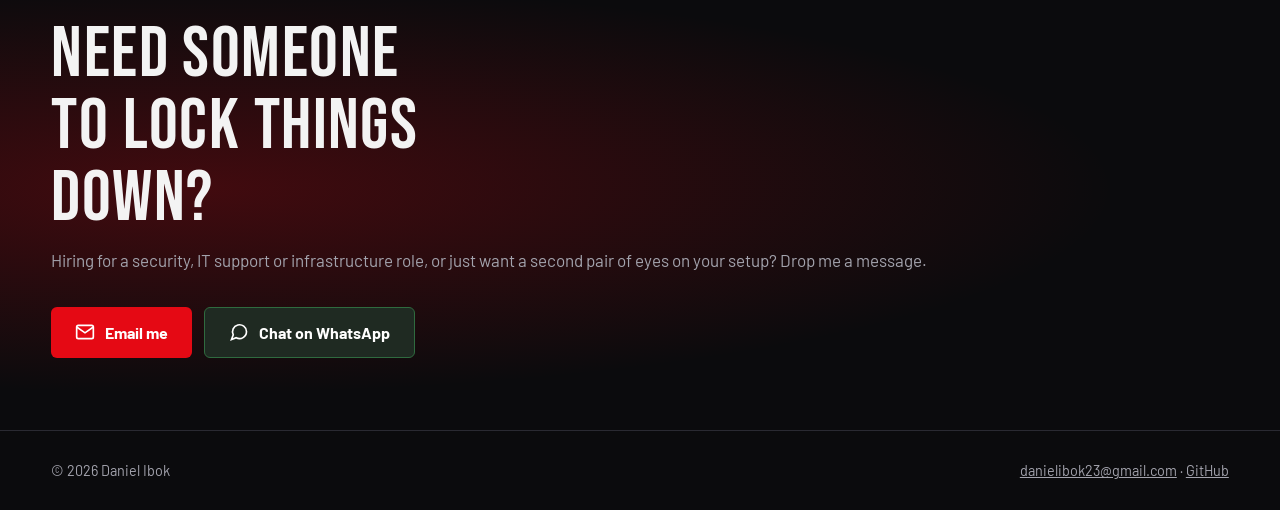
==== commit dbb82d6f: "added github link to footer" ====
--- a/index.html
+++ b/index.html
@@ -229,7 +229,7 @@
   <footer class="site-footer">
     <div class="container footer-inner">
       <span>&copy; 2026 Daniel Ibok</span>
-      <span><a href="mailto:danielibok23@gmail.com">danielibok23@gmail.com</a></span>
+      <span><a href="mailto:danielibok23@gmail.com">danielibok23@gmail.com</a> &middot; <a href="https://github.com/danielibok" target="_blank" rel="noopener">GitHub</a></span>
     </div>
   </footer>
 
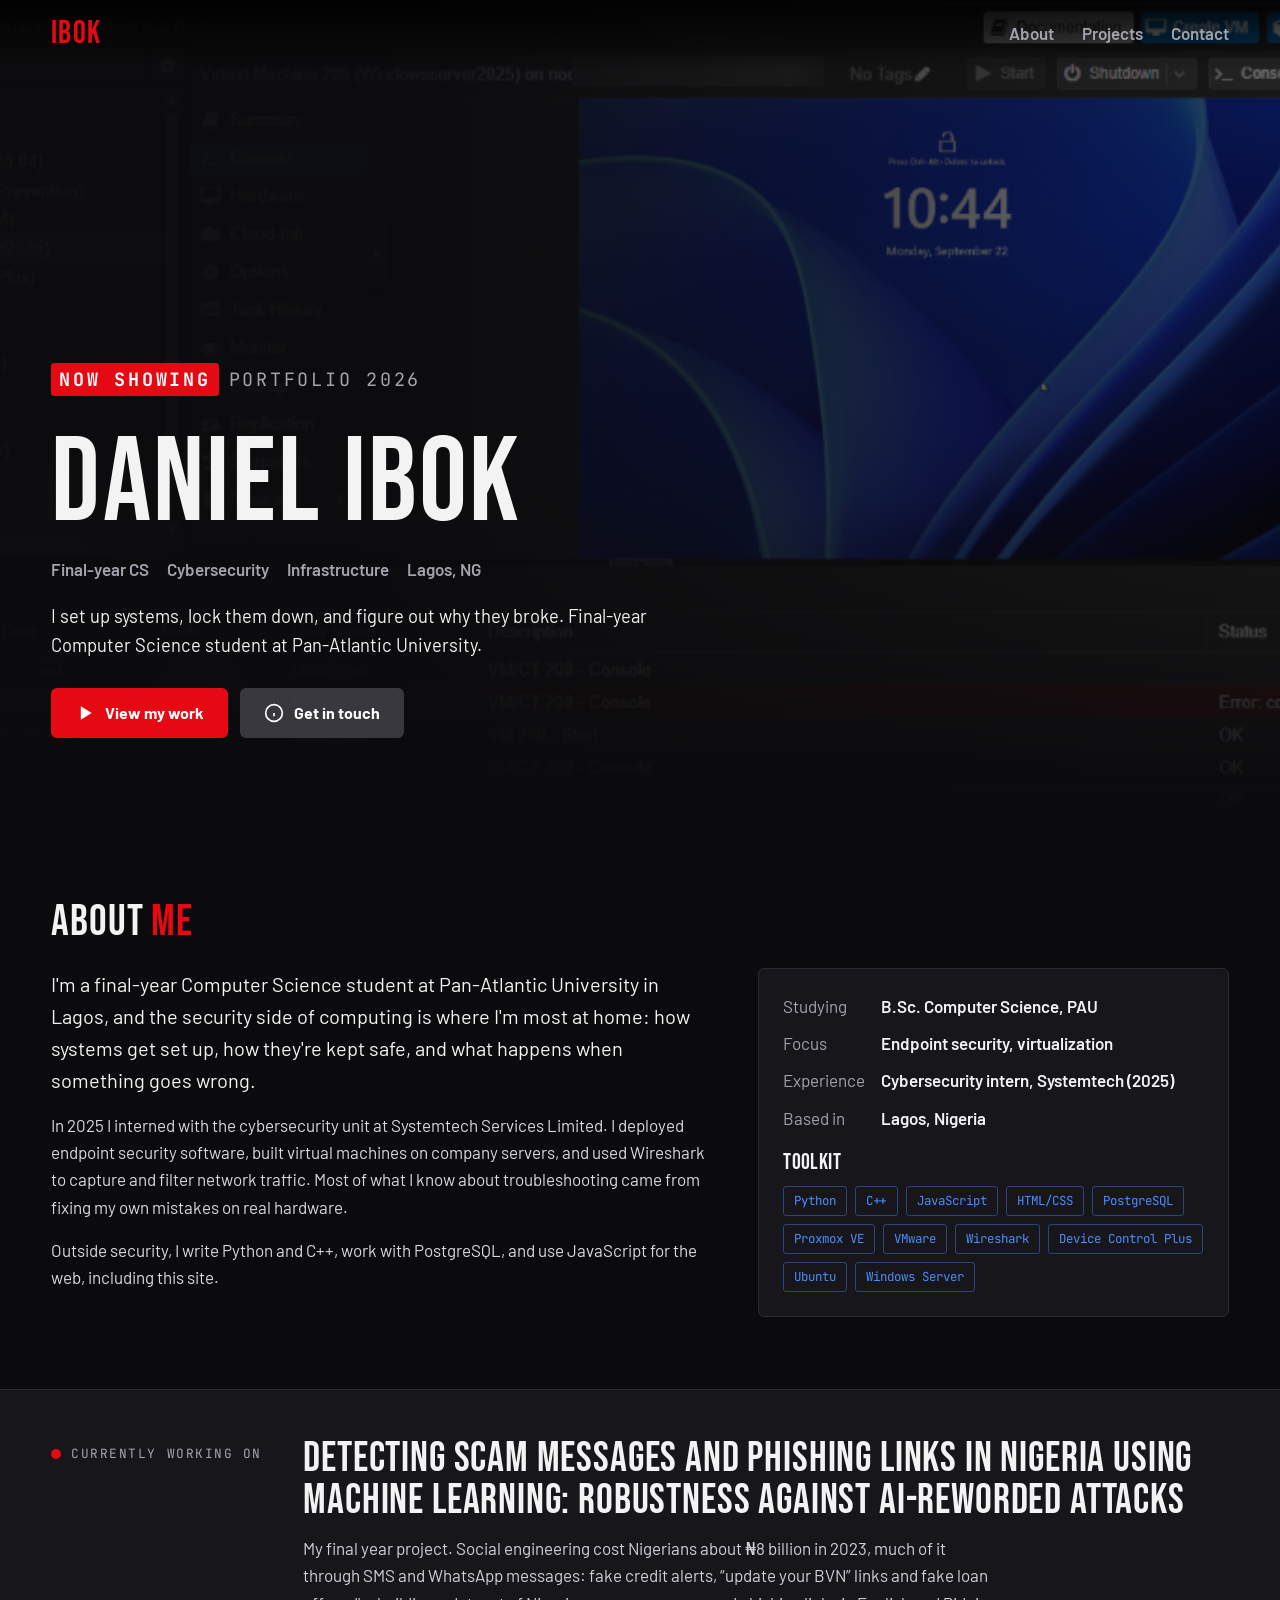
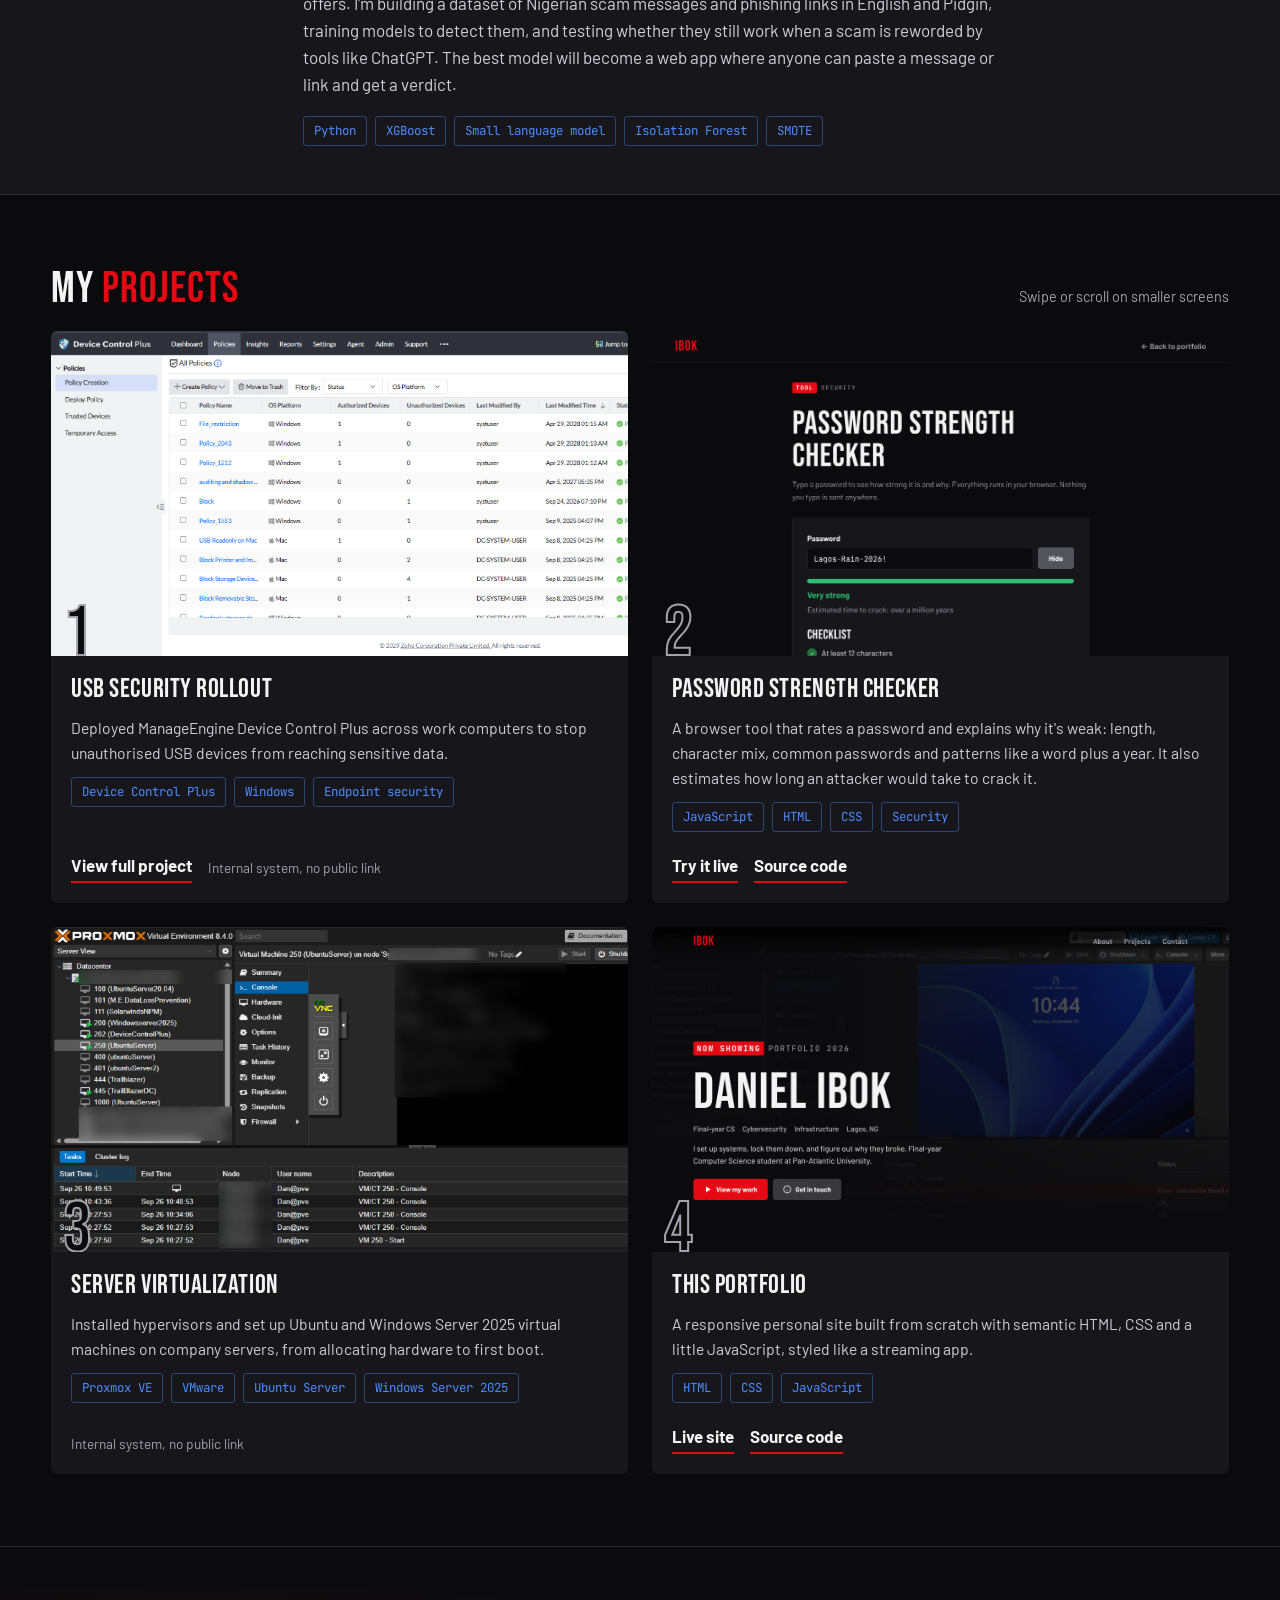
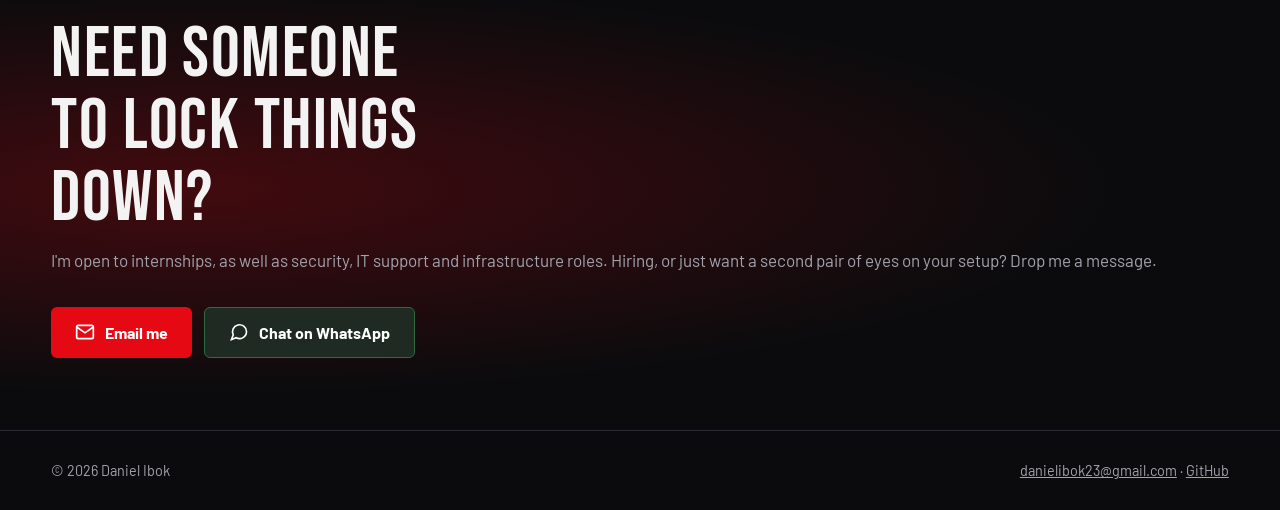
==== commit be45cee4: "added internships to contact text" ====
--- a/index.html
+++ b/index.html
@@ -210,7 +210,7 @@
       <div class="container cta-inner">
         <div>
           <h2>Need someone to lock things down?</h2>
-          <p>Hiring for a security, IT support or infrastructure role, or just want a second pair of eyes on your setup? Drop me a message.</p>
+          <p>I'm open to internships, as well as security, IT support and infrastructure roles. Hiring, or just want a second pair of eyes on your setup? Drop me a message.</p>
         </div>
         <div class="cta-actions">
           <a class="btn btn-primary" href="mailto:danielibok23@gmail.com?subject=Hello%20Daniel">
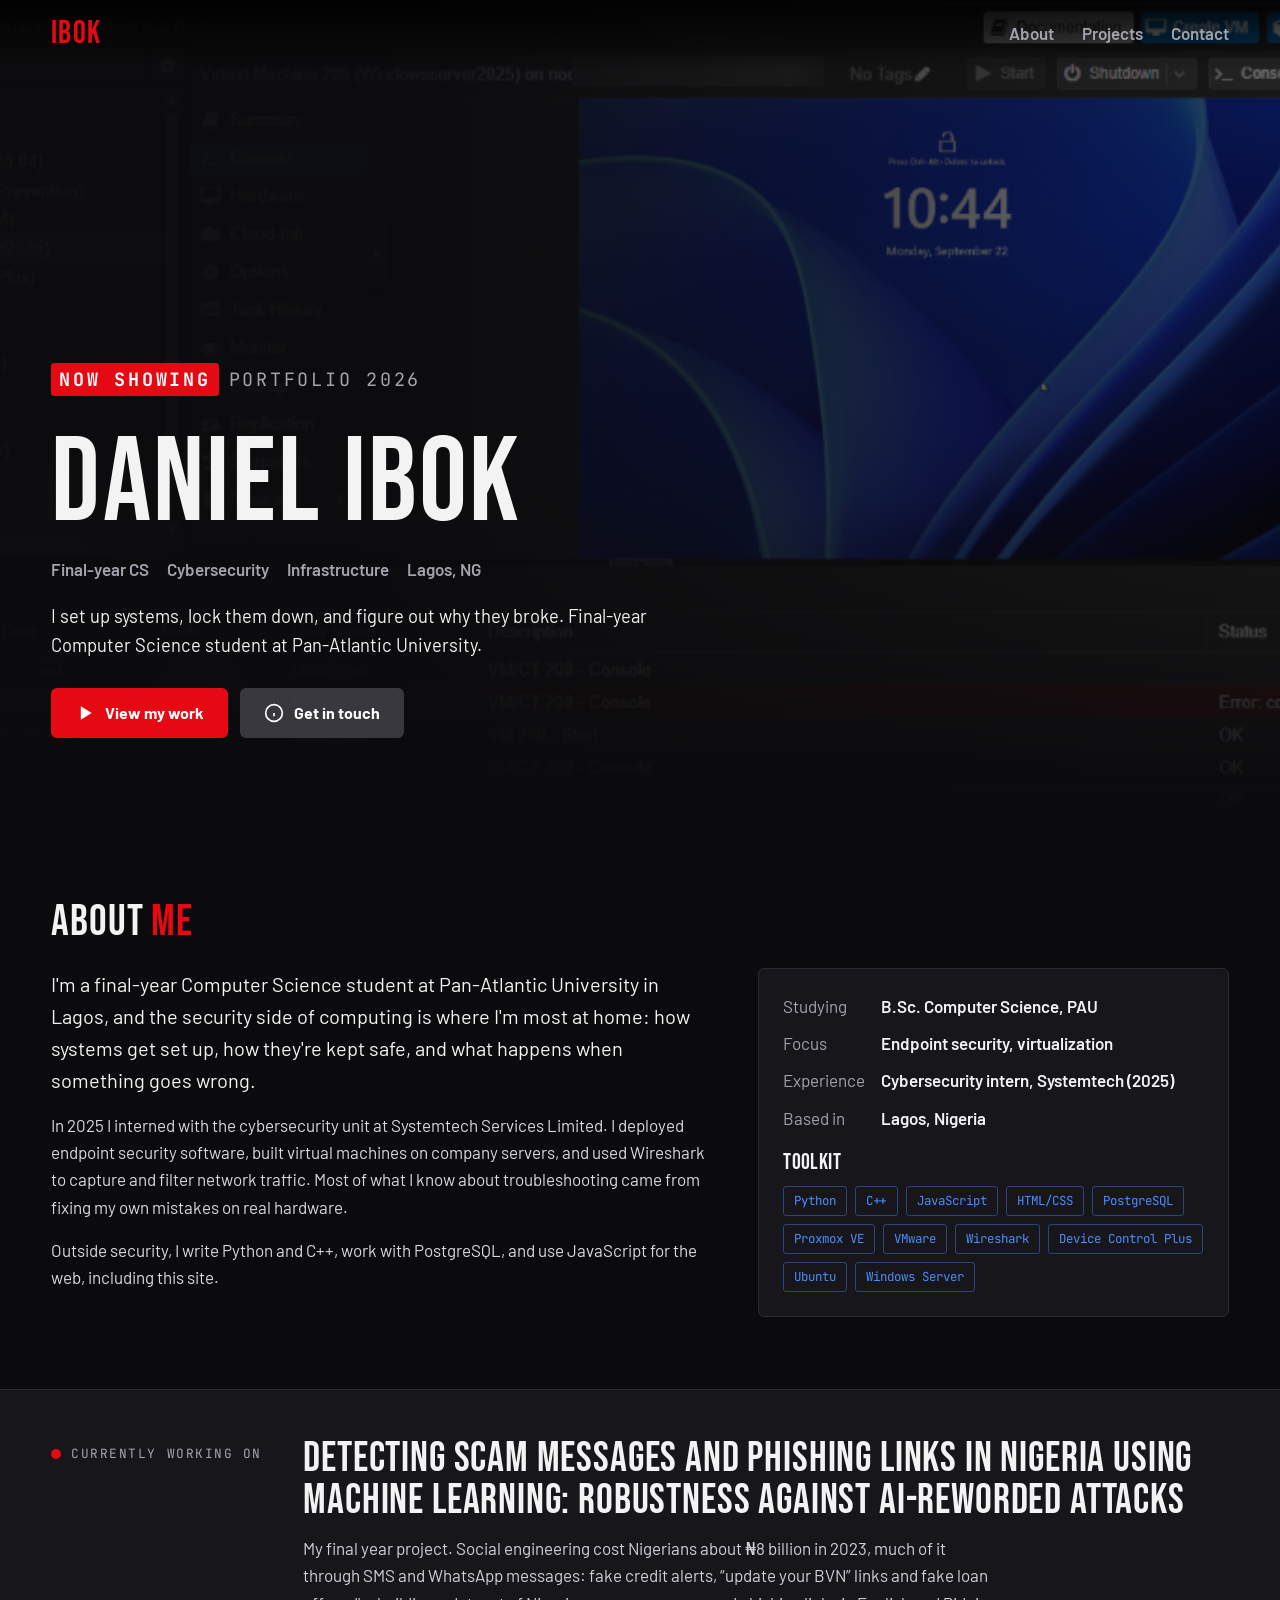
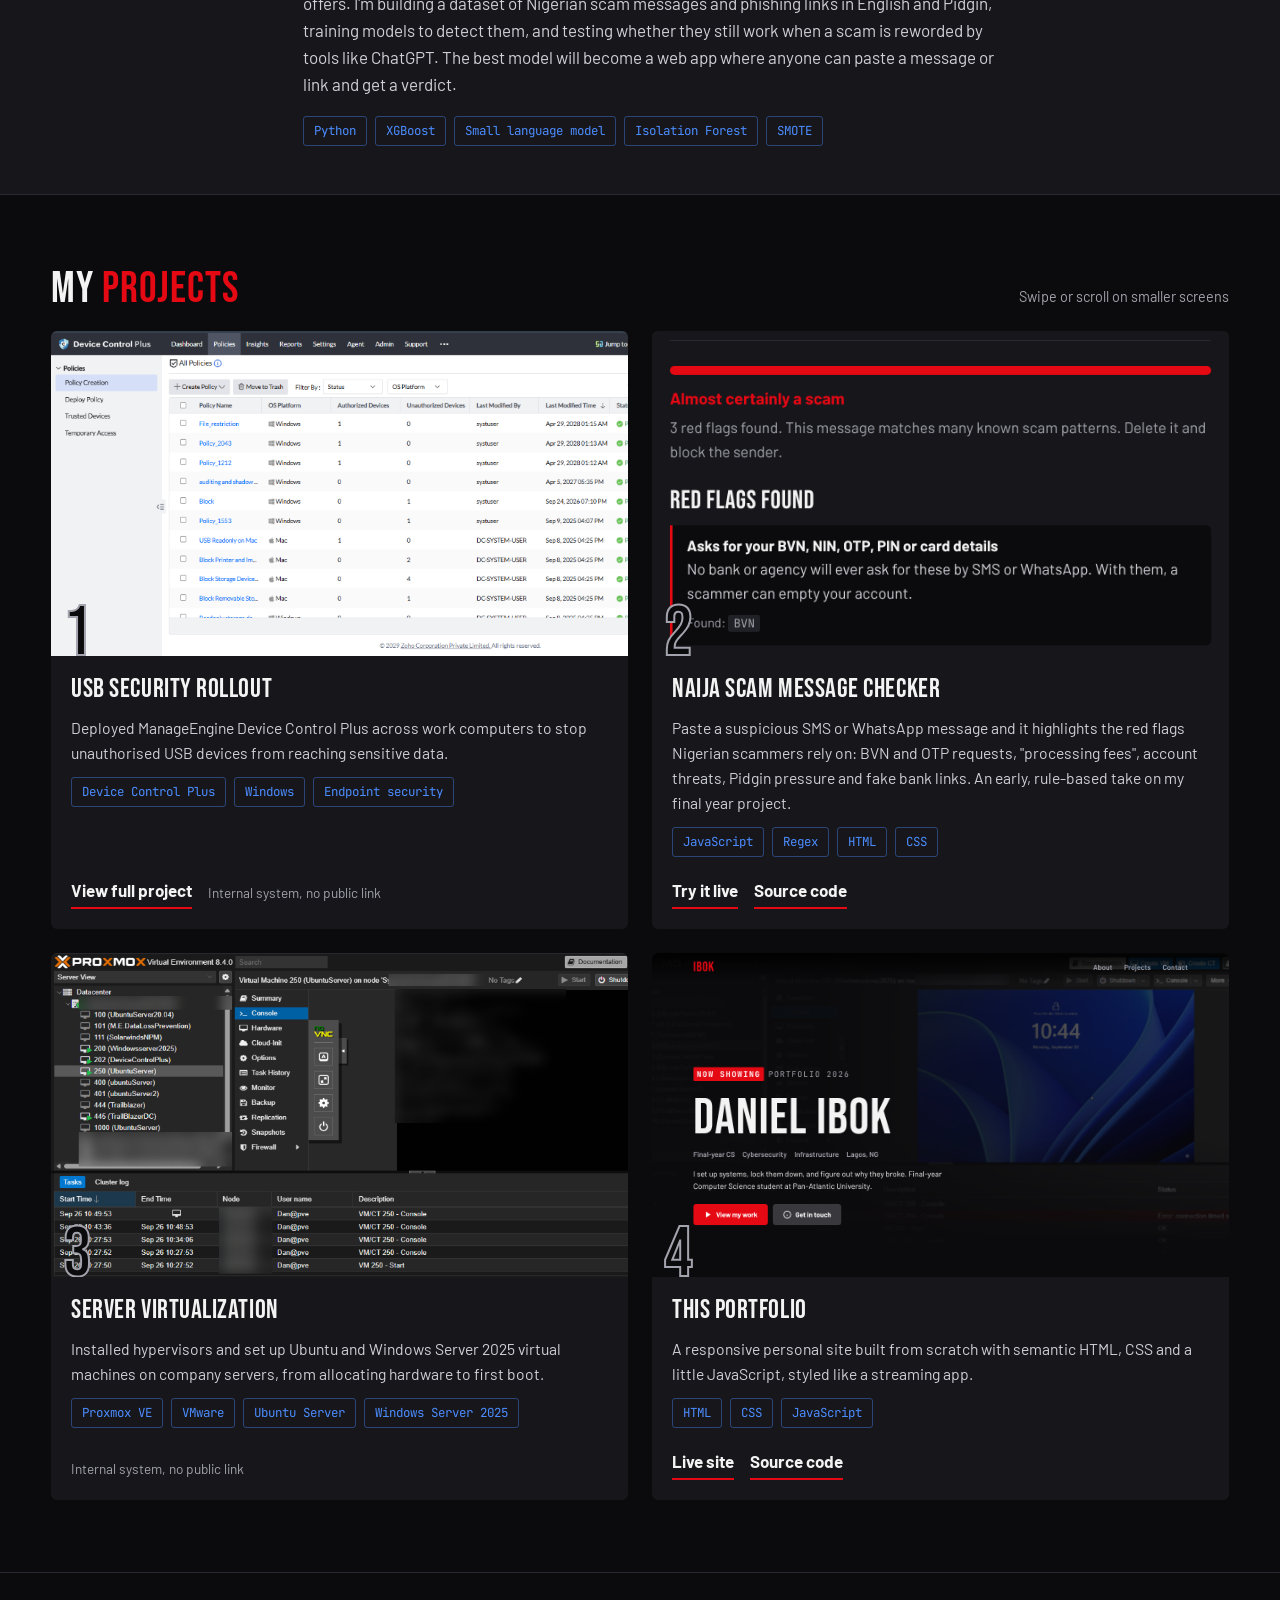
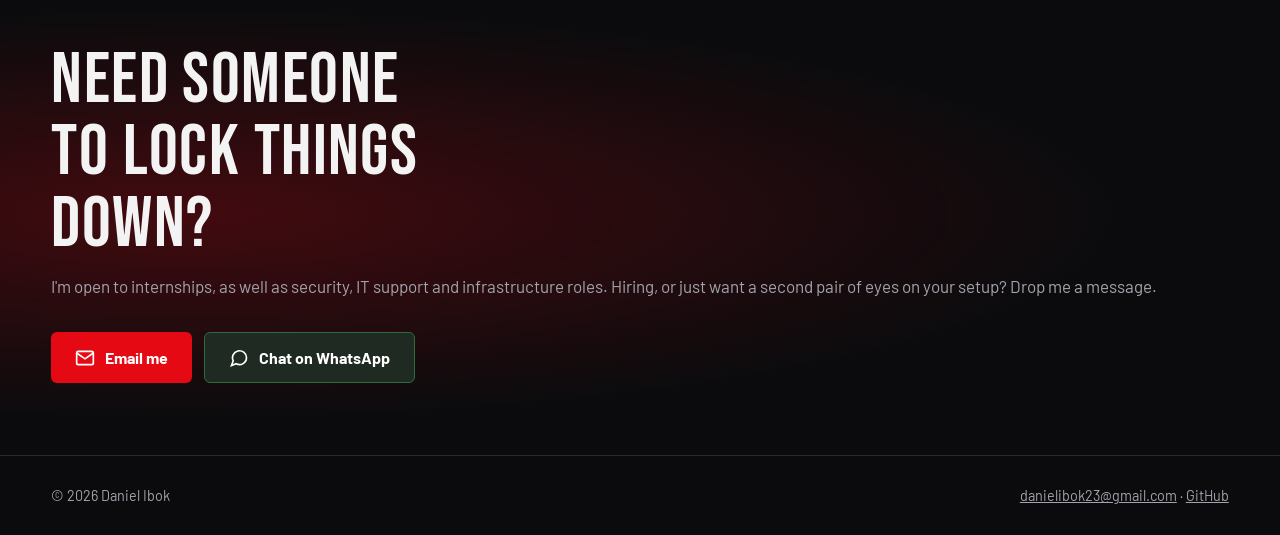
==== commit 48aa1b0e: "swapped password checker for the scam checker" ====
--- a/index.html
+++ b/index.html
@@ -143,21 +143,21 @@
 
           <article class="project-card">
             <div class="thumb">
-              <img src="images/password-checker.png" alt="Password strength checker rating a password as very strong" loading="lazy">
+              <img src="images/scam-checker.png" alt="Scam message checker flagging a fake BVN update text as almost certainly a scam" loading="lazy">
               <span class="number" aria-hidden="true">2</span>
             </div>
             <div class="project-body">
-              <h3>Password Strength Checker</h3>
-              <p>A browser tool that rates a password and explains why it's weak: length, character mix, common passwords and patterns like a word plus a year. It also estimates how long an attacker would take to crack it.</p>
+              <h3>Naija Scam Message Checker</h3>
+              <p>Paste a suspicious SMS or WhatsApp message and it highlights the red flags Nigerian scammers rely on: BVN and OTP requests, "processing fees", account threats, Pidgin pressure and fake bank links. An early, rule-based take on my final year project.</p>
               <ul class="tags">
                 <li>JavaScript</li>
+                <li>Regex</li>
                 <li>HTML</li>
                 <li>CSS</li>
-                <li>Security</li>
-              </ul>
-              <div class="project-links">
-                <a href="password-checker/index.html">Try it live</a>
-                <a href="https://github.com/danielibok/portfolio/tree/main/password-checker" target="_blank" rel="noopener">Source code</a>
+              </ul>
+              <div class="project-links">
+                <a href="scam-checker/index.html">Try it live</a>
+                <a href="https://github.com/danielibok/portfolio/tree/main/scam-checker" target="_blank" rel="noopener">Source code</a>
               </div>
             </div>
           </article>
